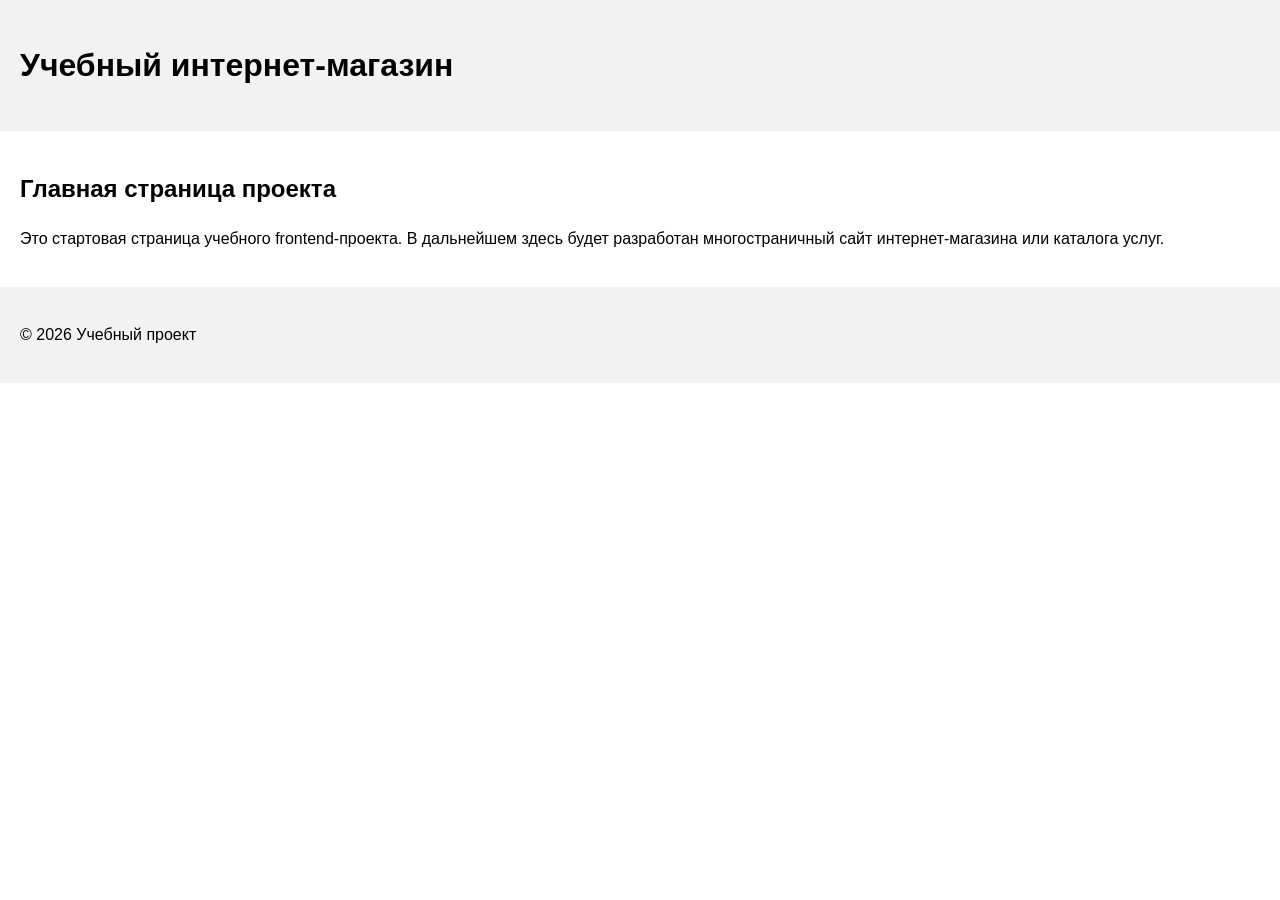
==== index.html @ 033c63ec "feat: initialize frontend project structure" ====
<!DOCTYPE html>
<html lang="ru">
<head>
  <meta charset="UTF-8">
  <meta name="viewport" content="width=device-width, initial-scale=1.0">
  <title>Каталог товаров</title>
  <link rel="stylesheet" href="css/style.css">
</head>
<body>
  <header>
    <h1>Учебный интернет-магазин</h1>
  </header>

  <main>
    <section>
      <h2>Главная страница проекта</h2>
      <p>
        Это стартовая страница учебного frontend-проекта.
        В дальнейшем здесь будет разработан многостраничный сайт
        интернет-магазина или каталога услуг.
      </p>
    </section>
  </main>

  <footer>
    <p>&copy; 2026 Учебный проект</p>
  </footer>
</body>
</html>
---- css/style.css ----
body {
  margin: 0;
  font-family: Arial, sans-serif;
  line-height: 1.5;
}

header,
main,
footer {
  padding: 20px;
}

header {
  background-color: #f2f2f2;
}

footer {
  background-color: #f2f2f2;
}
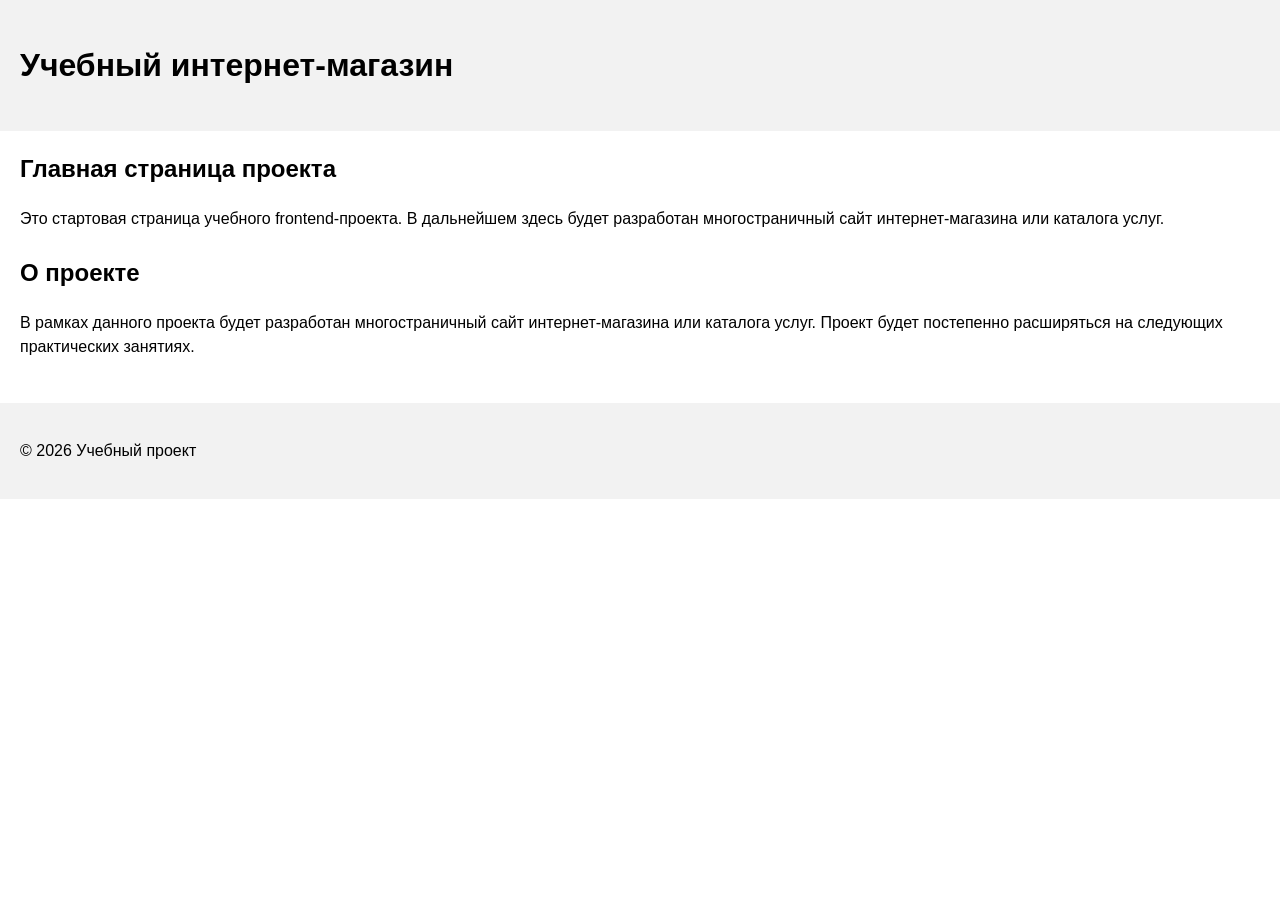
==== commit 8d6280b8: "feat: add project description section" ====
--- a/index.html
+++ b/index.html
@@ -20,6 +20,15 @@
         интернет-магазина или каталога услуг.
       </p>
     </section>
+    <section>
+    <h2>О проекте</h2>
+    <p>
+        В рамках данного проекта будет разработан многостраничный сайт
+        интернет-магазина или каталога услуг. Проект будет постепенно
+        расширяться на следующих практических занятиях.
+    </p>
+    </section>
+
   </main>
 
   <footer>
--- a/css/style.css
+++ b/css/style.css
@@ -17,3 +17,11 @@
 footer {
   background-color: #f2f2f2;
 }
+
+section {
+  margin-bottom: 24px;
+}
+
+section h2 {
+  margin-top: 0;
+}
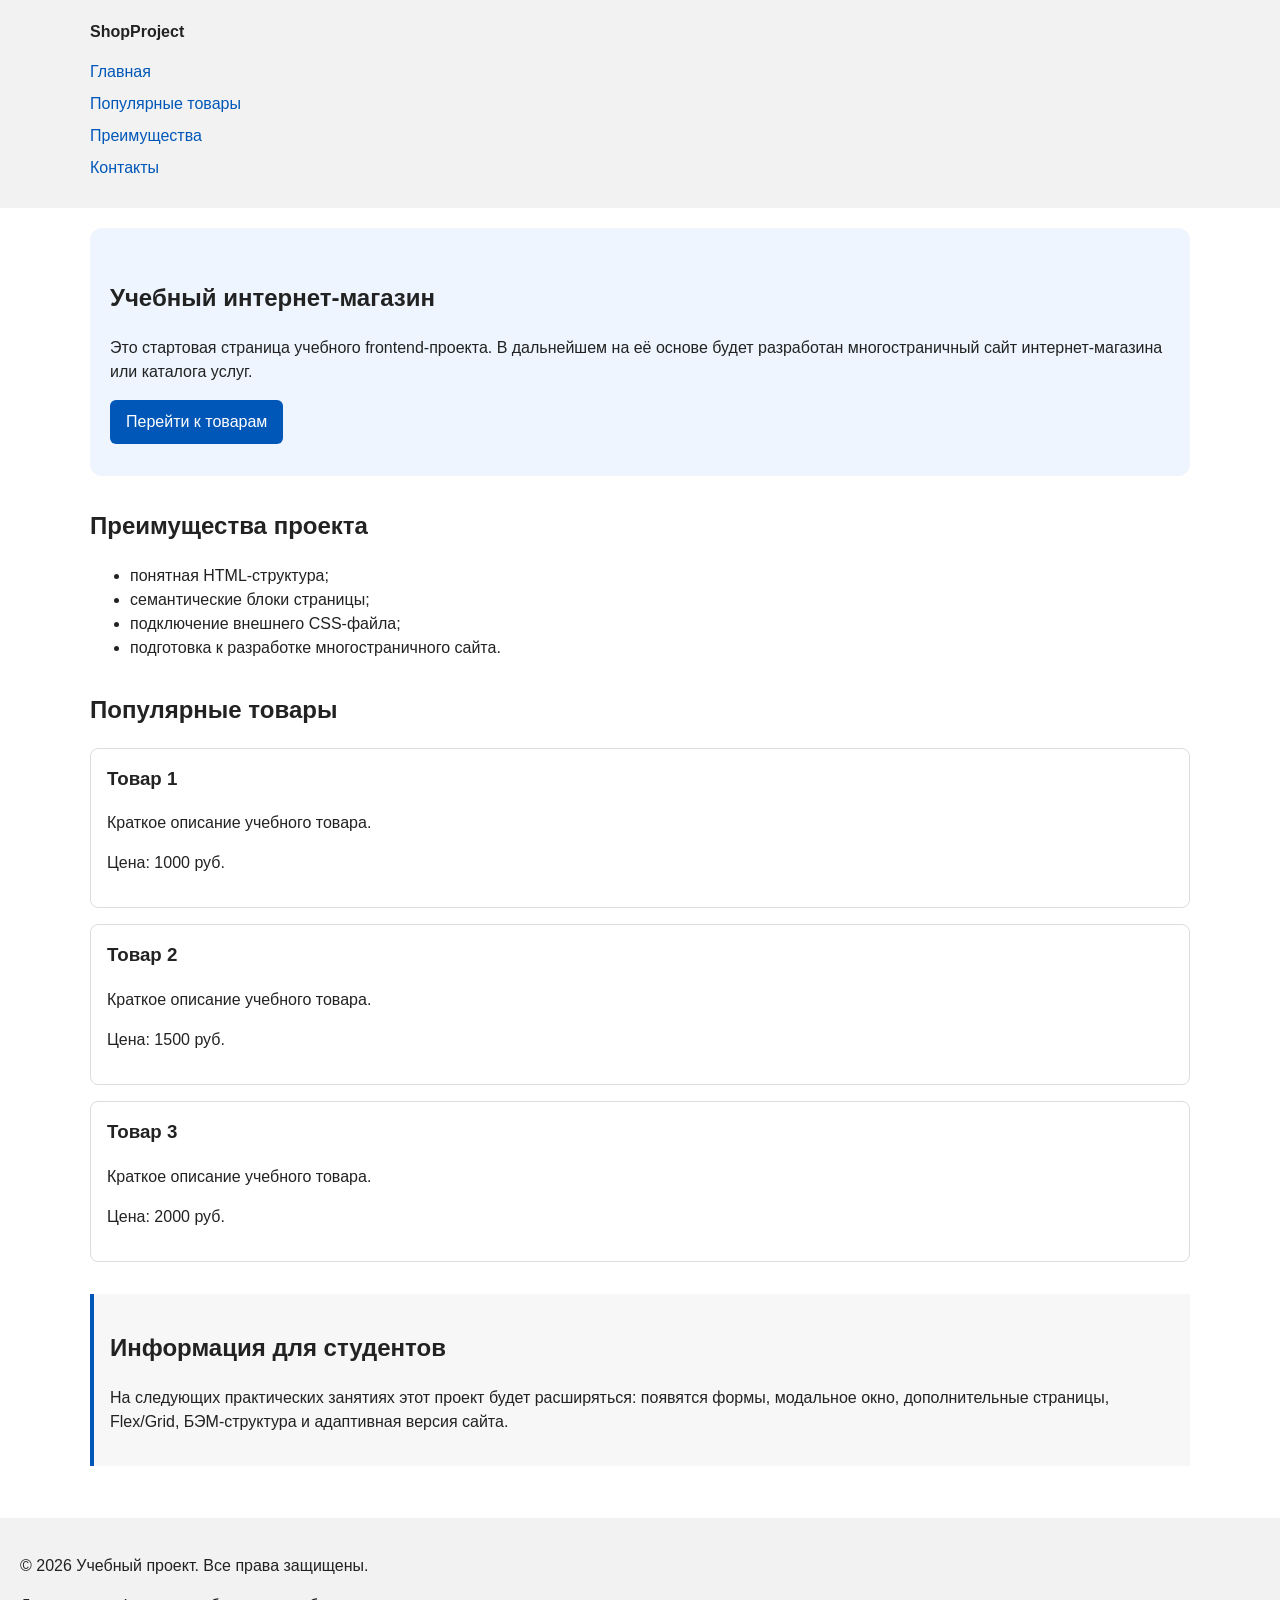
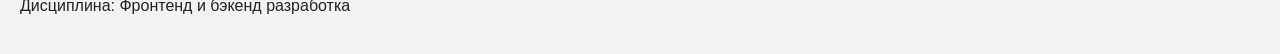
==== commit 8e0a7f31: "feat: add semantic HTML structure and base CSS styles" ====
--- a/index.html
+++ b/index.html
@@ -3,36 +3,90 @@
 <head>
   <meta charset="UTF-8">
   <meta name="viewport" content="width=device-width, initial-scale=1.0">
-  <title>Каталог товаров</title>
+  <title>Учебный интернет-магазин</title>
   <link rel="stylesheet" href="css/style.css">
 </head>
+
+
 <body>
   <header>
-    <h1>Учебный интернет-магазин</h1>
+    <div class="site-header">
+      <a class="site-logo" href="index.html">ShopProject</a>
+
+      <nav class="site-nav" aria-label="Основная навигация">
+        <ul class="site-nav__list">
+          <li><a href="index.html">Главная</a></li>
+          <li><a href="#popular">Популярные товары</a></li>
+          <li><a href="#advantages">Преимущества</a></li>
+          <li><a href="#contacts">Контакты</a></li>
+        </ul>
+      </nav>
+    </div>
   </header>
 
   <main>
-    <section>
-      <h2>Главная страница проекта</h2>
+    <!-- Основное содержимое страницы -->
+     <section class="hero">
+      <h1>Учебный интернет-магазин</h1>
       <p>
         Это стартовая страница учебного frontend-проекта.
-        В дальнейшем здесь будет разработан многостраничный сайт
+        В дальнейшем на её основе будет разработан многостраничный сайт
         интернет-магазина или каталога услуг.
       </p>
+      <a class="button" href="#popular">Перейти к товарам</a>
     </section>
-    <section>
-    <h2>О проекте</h2>
-    <p>
-        В рамках данного проекта будет разработан многостраничный сайт
-        интернет-магазина или каталога услуг. Проект будет постепенно
-        расширяться на следующих практических занятиях.
-    </p>
+
+    <section class="section" id="advantages">
+      <h2>Преимущества проекта</h2>
+
+      <ul class="advantages-list">
+        <li>понятная HTML-структура;</li>
+        <li>семантические блоки страницы;</li>
+        <li>подключение внешнего CSS-файла;</li>
+        <li>подготовка к разработке многостраничного сайта.</li>
+      </ul>
     </section>
+
+
+    <section class="section" id="popular">
+      <h2>Популярные товары</h2>
+
+      <article class="product-card">
+        <h3>Товар 1</h3>
+        <p>Краткое описание учебного товара.</p>
+        <p>Цена: 1000 руб.</p>
+      </article>
+
+      <article class="product-card">
+        <h3>Товар 2</h3>
+        <p>Краткое описание учебного товара.</p>
+        <p>Цена: 1500 руб.</p>
+      </article>
+
+      <article class="product-card">
+        <h3>Товар 3</h3>
+        <p>Краткое описание учебного товара.</p>
+        <p>Цена: 2000 руб.</p>
+      </article>
+    </section>
+
+    <aside class="aside-info">
+      <h2>Информация для студентов</h2>
+      <p>
+        На следующих практических занятиях этот проект будет расширяться:
+        появятся формы, модальное окно, дополнительные страницы, Flex/Grid,
+        БЭМ-структура и адаптивная версия сайта.
+      </p>
+    </aside>
 
   </main>
 
-  <footer>
-    <p>&copy; 2026 Учебный проект</p>
+  <footer id="contacts">
+    <p>&copy; 2026 Учебный проект. Все права защищены.</p>
+    <p>Дисциплина: Фронтенд и бэкенд разработка</p>
   </footer>
+
+
+
 </body>
 </html>
--- a/css/style.css
+++ b/css/style.css
@@ -25,3 +25,178 @@
 section h2 {
   margin-top: 0;
 }
+
+/* 
+  Универсальное правило для всех элементов.
+  border-box делает расчёт размеров более понятным:
+  width включает content, padding и border.
+*/
+* {
+  box-sizing: border-box;
+}
+
+/*
+  Убираем стандартный внешний отступ браузера у body.
+  Без этого вокруг страницы может появиться белая рамка.
+*/
+body {
+  margin: 0;
+  font-family: Arial, sans-serif;
+  line-height: 1.5;
+  color: #222222;
+  background-color: #ffffff;
+}
+
+
+/*
+  Задаём внутренние отступы для основных областей страницы.
+  Это делает содержимое визуально отделённым от краёв окна браузера.
+*/
+header,
+main,
+footer {
+  padding: 20px;
+}
+
+/*
+  Оформляем шапку страницы.
+  Пока используется простой светло-серый фон.
+*/
+header {
+  background-color: #f2f2f2;
+}
+
+/*
+  Оформляем подвал страницы тем же фоном,
+  чтобы визуально отделить его от основного содержимого.
+*/
+footer {
+  background-color: #f2f2f2;
+}
+
+/*
+  Ограничиваем ширину содержимого шапки,
+  чтобы оно не растягивалось слишком сильно на широких экранах.
+*/
+.site-header {
+  max-width: 1100px;
+  margin: 0 auto;
+}
+
+/*
+  Оформляем текстовый логотип.
+*/
+.site-logo {
+  font-weight: bold;
+  text-decoration: none;
+  color: #222222;
+}
+
+/*
+  Убираем стандартные отступы и маркеры списка навигации.
+*/
+.site-nav__list {
+  padding: 0;
+  margin: 16px 0 0;
+  list-style: none;
+}
+
+/*
+  Добавляем расстояние между пунктами меню.
+*/
+.site-nav__list li {
+  margin-bottom: 8px;
+}
+
+/*
+  Оформляем ссылки меню.
+*/
+.site-nav__list a {
+  color: #0057b8;
+  text-decoration: none;
+}
+
+/*
+  При наведении мыши подчёркиваем ссылку.
+  Подробно состояния интерфейса будут рассмотрены в практической работе 1.7.
+*/
+.site-nav__list a:hover {
+  text-decoration: underline;
+}
+
+/*
+  Hero-блок — первый крупный блок страницы.
+  Он визуально отделяется от остальных разделов фоном и отступами.
+*/
+.hero {
+  max-width: 1100px;
+  margin: 0 auto 32px;
+  padding: 32px 20px;
+  background-color: #eef5ff;
+  border-radius: 12px;
+}
+
+/*
+  Общий класс для разделов страницы.
+*/
+.section {
+  max-width: 1100px;
+  margin: 0 auto 32px;
+}
+
+/*
+  Убираем лишний верхний отступ у заголовков разделов.
+*/
+.section h2 {
+  margin-top: 0;
+}
+
+/*
+  Карточка товара — самостоятельный блок.
+  На следующих занятиях карточки будут доработаны и выстроены в сетку.
+*/
+.product-card {
+  margin-bottom: 16px;
+  padding: 16px;
+  border: 1px solid #dddddd;
+  border-radius: 8px;
+  background-color: #ffffff;
+}
+
+/*
+  Убираем лишний верхний отступ у заголовка карточки.
+*/
+.product-card h3 {
+  margin-top: 0;
+}
+
+/*
+  Пока это обычная ссылка, но визуально она оформляется как кнопка.
+*/
+.button {
+  display: inline-block;
+  padding: 10px 16px;
+  color: #ffffff;
+  background-color: #0057b8;
+  text-decoration: none;
+  border-radius: 6px;
+}
+
+/*
+  Простое состояние наведения для кнопки.
+*/
+.button:hover {
+  background-color: #003f86;
+}
+
+/*
+  Дополнительный информационный блок.
+*/
+.aside-info {
+  max-width: 1100px;
+  margin: 0 auto 32px;
+  padding: 16px;
+  border-left: 4px solid #0057b8;
+  background-color: #f7f7f7;
+}
+
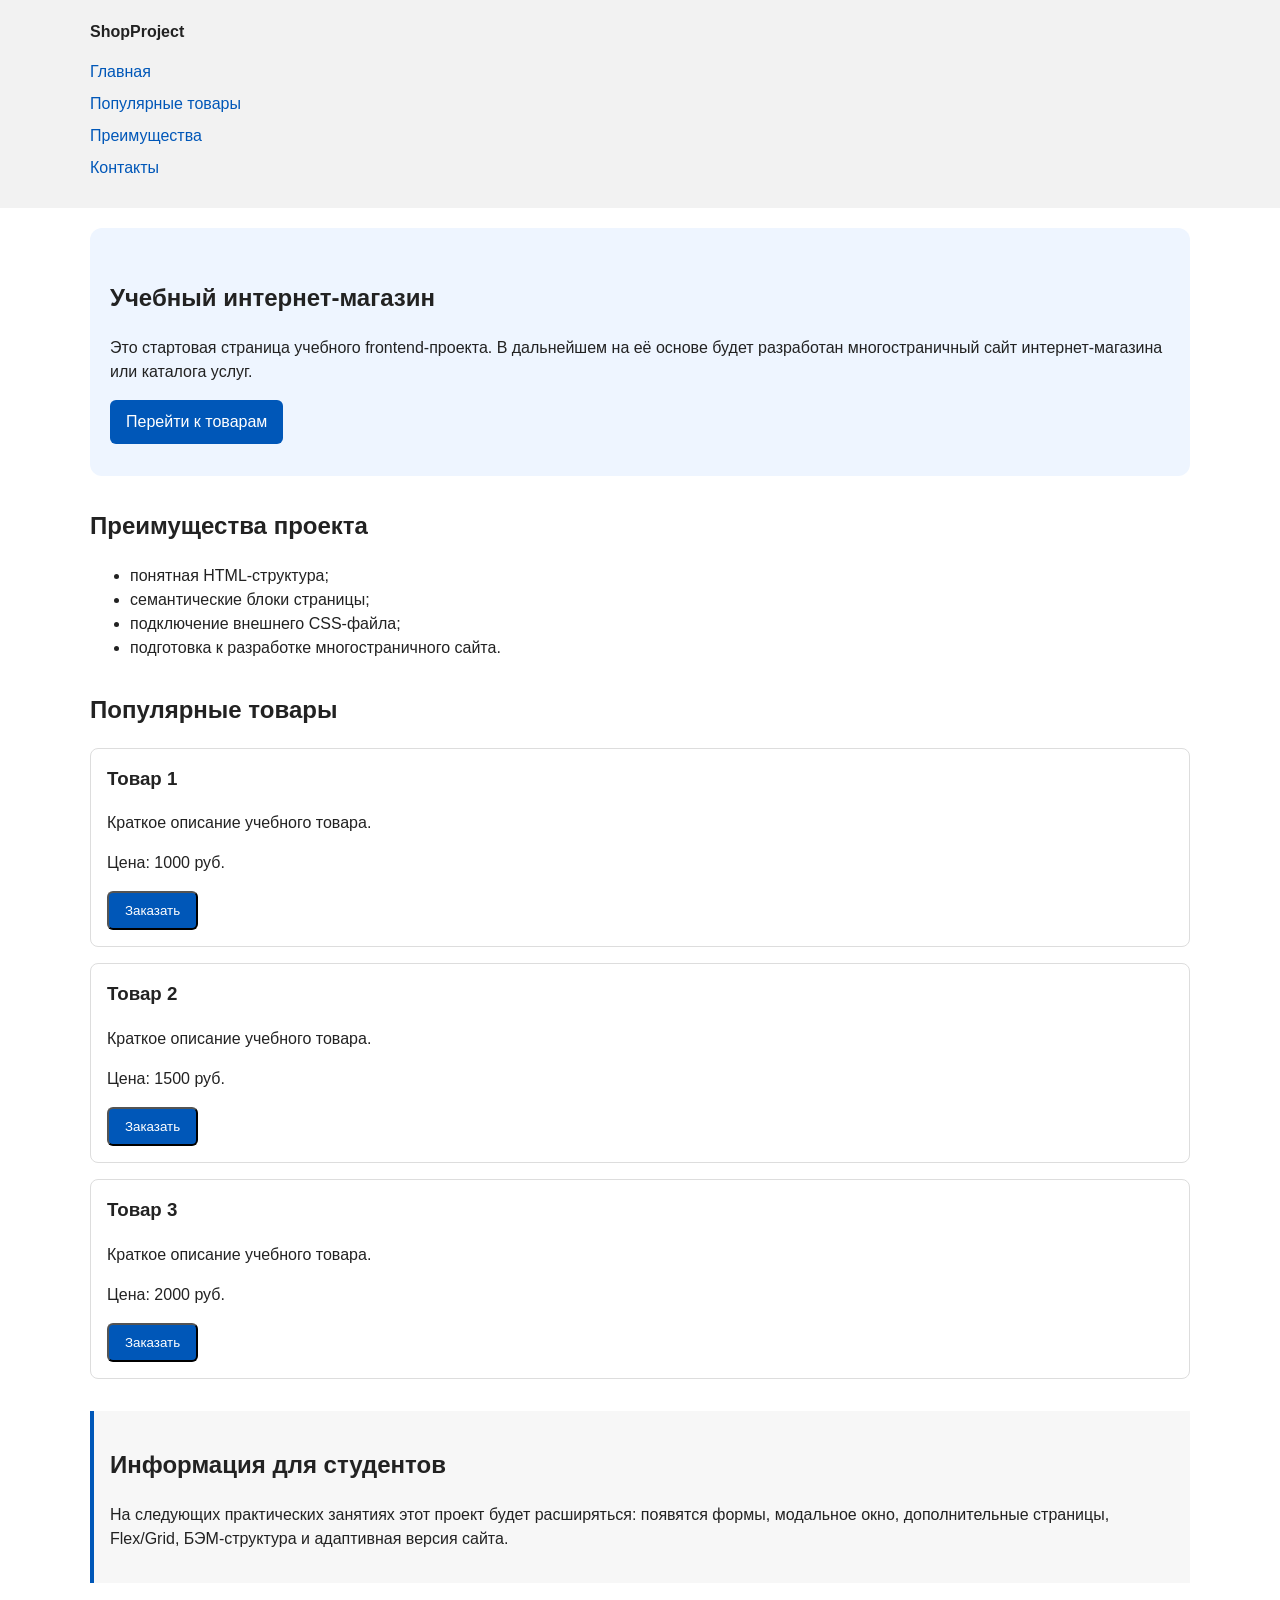
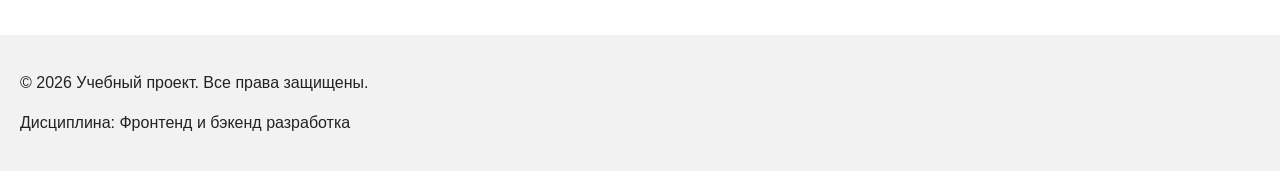
==== commit 0acabf1b: "feat: add order form modal and validation" ====
--- a/index.html
+++ b/index.html
@@ -5,6 +5,7 @@
   <meta name="viewport" content="width=device-width, initial-scale=1.0">
   <title>Учебный интернет-магазин</title>
   <link rel="stylesheet" href="css/style.css">
+  <script src="js/main.js" defer></script>
 </head>
 
 
@@ -55,18 +56,27 @@
         <h3>Товар 1</h3>
         <p>Краткое описание учебного товара.</p>
         <p>Цена: 1000 руб.</p>
+        <button class="button product-card__button" type="button" data-product="Товар 1">
+          Заказать
+        </button>
       </article>
 
       <article class="product-card">
         <h3>Товар 2</h3>
         <p>Краткое описание учебного товара.</p>
         <p>Цена: 1500 руб.</p>
+         <button class="button product-card__button" type="button" data-product="Товар 1">
+          Заказать
+        </button>
       </article>
 
       <article class="product-card">
         <h3>Товар 3</h3>
         <p>Краткое описание учебного товара.</p>
         <p>Цена: 2000 руб.</p>
+         <button class="button product-card__button" type="button" data-product="Товар 1">
+          Заказать
+        </button>
       </article>
     </section>
 
@@ -87,6 +97,102 @@
   </footer>
 
 
+  <dialog class="order-dialog" id="order-dialog" aria-labelledby="order-dialog-title">
+    <h2 id="order-dialog-title">Оформление заявки</h2>
+
+    <form class="order-form" id="order-form" action="#" method="post" novalidate>
+      <input id="selected-product" name="selected-product" type="hidden">
+
+      <div class="form-field">
+        <label for="order-name">Имя</label>
+        <input
+          id="order-name"
+          name="name"
+          type="text"
+          placeholder="Введите ваше имя"
+          minlength="2"
+          autocomplete="given-name"
+          required
+        >
+      </div>
+
+      <div class="form-field">
+        <label for="order-email">E-mail</label>
+        <input
+          id="order-email"
+          name="email"
+          type="email"
+          placeholder="example@mail.ru"
+          autocomplete="email"
+          required
+        >
+      </div>
+
+      <div class="form-field">
+        <label for="order-phone">Телефон</label>
+        <input
+          id="order-phone"
+          name="phone"
+          type="tel"
+          inputmode="tel"
+          placeholder="+7 (900) 000-00-00"
+          pattern="^\+7 \(\d{3}\) \d{3}-\d{2}-\d{2}$"
+          required
+        >
+        <small>Формат: +7 (900) 000-00-00</small>
+      </div>
+
+      <div class="form-field">
+        <label for="order-date">Дата связи</label>
+        <input
+          id="order-date"
+          name="date"
+          type="date"
+        >
+      </div>
+
+      <div class="form-field">
+        <label for="order-topic">Тема заявки</label>
+        <select id="order-topic" name="topic" required>
+          <option value="">Выберите тему</option>
+          <option value="product">Заказ товара</option>
+          <option value="consultation">Консультация</option>
+          <option value="delivery">Доставка</option>
+        </select>
+      </div>
+
+      <div class="form-field">
+        <label for="order-comment">Комментарий</label>
+        <textarea
+          id="order-comment"
+          name="comment"
+          rows="4"
+          placeholder="Укажите дополнительную информацию"
+        ></textarea>
+      </div>
+
+      <div class="form-field form-field--checkbox">
+        <label>
+          <input
+            id="order-agreement"
+            name="agreement"
+            type="checkbox"
+            required
+          >
+          Я согласен на обработку данных
+        </label>
+      </div>
+
+      <div class="form-actions">
+        <button type="button" id="close-order-dialog">Закрыть</button>
+        <button type="submit">Отправить заявку</button>
+      </div>
+    </form>
+  </dialog>
+
+<p class="success-message" id="success-message" hidden>
+  Форма успешно отправлена!
+</p>
 
 </body>
 </html>
--- a/css/style.css
+++ b/css/style.css
@@ -200,3 +200,104 @@
   background-color: #f7f7f7;
 }
 
+/*
+  Модальное окно.
+  Элемент dialog сам умеет открываться поверх страницы.
+*/
+.order-dialog {
+  width: min(100% - 32px, 560px);
+  padding: 24px;
+  border: none;
+  border-radius: 12px;
+}
+
+/*
+  Затемнение фона за модальным окном.
+*/
+.order-dialog::backdrop {
+  background-color: rgba(0, 0, 0, 0.5);
+}
+
+/*
+  Поле формы.
+  Каждый блок получает нижний отступ.
+*/
+.form-field {
+  margin-bottom: 16px;
+}
+
+/*
+  Подпись поля.
+*/
+.form-field label {
+  display: block;
+  margin-bottom: 6px;
+}
+
+/*
+  Основные поля формы.
+*/
+.form-field input,
+.form-field select,
+.form-field textarea {
+  width: 100%;
+  padding: 10px 12px;
+  border: 1px solid #cccccc;
+  border-radius: 6px;
+  font: inherit;
+}
+
+/*
+  Checkbox не должен занимать всю ширину.
+*/
+.form-field input[type="checkbox"] {
+  width: auto;
+}
+
+/*
+  Подсказка под полем телефона.
+*/
+.form-field small {
+  display: block;
+  margin-top: 4px;
+  color: #666666;
+}
+
+/*
+  Видимый фокус для клавиатурной навигации.
+*/
+.form-field input:focus-visible,
+.form-field select:focus-visible,
+.form-field textarea:focus-visible,
+.form-actions button:focus-visible {
+  outline: 2px solid #0057b8;
+  outline-offset: 2px;
+}
+
+/*
+  Подсветка ошибочных полей.
+  Атрибут aria-invalid будет добавляться через JavaScript.
+*/
+[aria-invalid="true"] {
+  border-color: #b00020;
+}
+
+/*
+  Кнопки формы.
+*/
+.form-actions {
+  display: flex;
+  gap: 12px;
+  margin-top: 20px;
+}
+
+/*
+  Сообщение об успешной отправке.
+*/
+.success-message {
+  max-width: 1100px;
+  margin: 24px auto;
+  padding: 16px;
+  border-left: 4px solid #168a2f;
+  background-color: #eefaf0;
+}
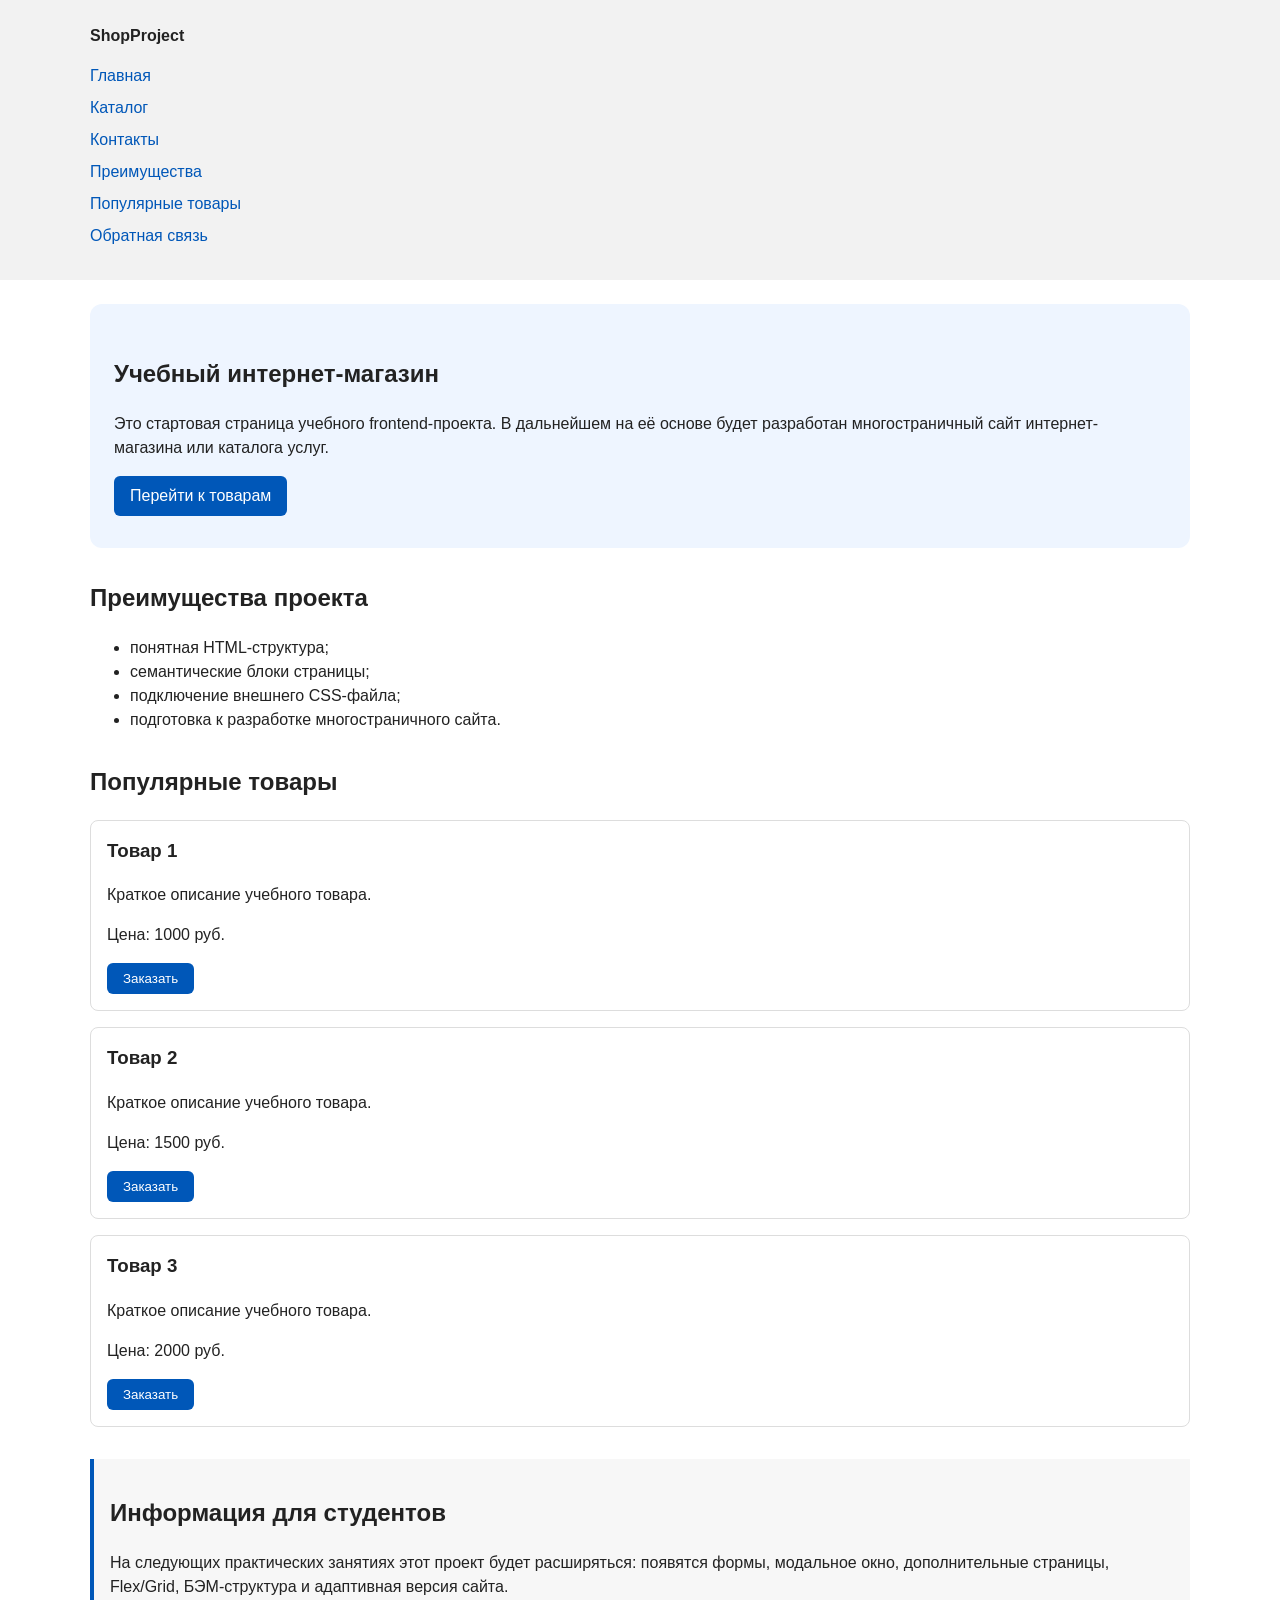
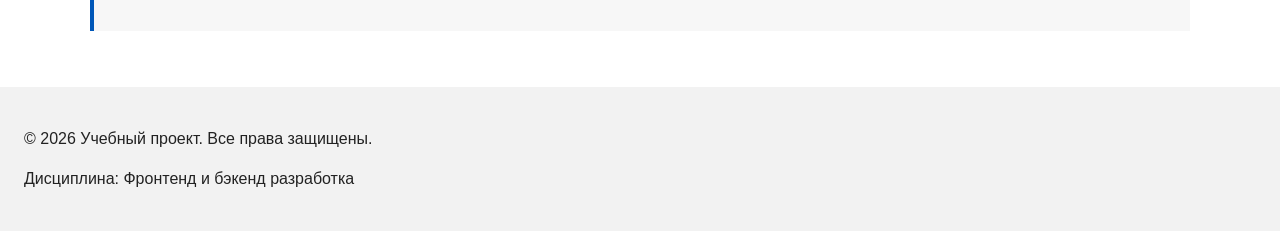
==== commit e053de9e: "feat: add multi-page structure navigation and anchors" ====
--- a/index.html
+++ b/index.html
@@ -3,6 +3,11 @@
 <head>
   <meta charset="UTF-8">
   <meta name="viewport" content="width=device-width, initial-scale=1.0">
+  <meta property="og:type" content="website">
+<meta property="og:title" content="Учебный интернет-магазин">
+<meta property="og:description" content="Учебный frontend-проект интернет-магазина.">
+<meta property="og:image" content="https://username.github.io/kr1-html-css-shop/images/preview.jpg">
+
   <title>Учебный интернет-магазин</title>
   <link rel="stylesheet" href="css/style.css">
   <script src="js/main.js" defer></script>
@@ -17,11 +22,14 @@
       <nav class="site-nav" aria-label="Основная навигация">
         <ul class="site-nav__list">
           <li><a href="index.html">Главная</a></li>
-          <li><a href="#popular">Популярные товары</a></li>
-          <li><a href="#advantages">Преимущества</a></li>
-          <li><a href="#contacts">Контакты</a></li>
+          <li><a href="catalog.html">Каталог</a></li>
+          <li><a href="contacts.html">Контакты</a></li>
+          <li><a href="index.html#advantages">Преимущества</a></li>
+          <li><a href="index.html#popular">Популярные товары</a></li>
+          <li><a href="index.html#contacts">Обратная связь</a></li>
         </ul>
       </nav>
+
     </div>
   </header>
 
--- a/css/style.css
+++ b/css/style.css
@@ -2,17 +2,18 @@
   margin: 0;
   font-family: Arial, sans-serif;
   line-height: 1.5;
-}
-
-header,
-main,
+  color: var(--color-text);
+  background-color: var(--color-bg);
+}
+
+header {
+  background-color: var(--color-surface);
+}
+
 footer {
-  padding: 20px;
-}
-
-header {
-  background-color: #f2f2f2;
-}
+  background-color: var(--color-surface);
+}
+
 
 footer {
   background-color: #f2f2f2;
@@ -39,13 +40,6 @@
   Убираем стандартный внешний отступ браузера у body.
   Без этого вокруг страницы может появиться белая рамка.
 */
-body {
-  margin: 0;
-  font-family: Arial, sans-serif;
-  line-height: 1.5;
-  color: #222222;
-  background-color: #ffffff;
-}
 
 
 /*
@@ -55,8 +49,9 @@
 header,
 main,
 footer {
-  padding: 20px;
-}
+  padding: var(--space-lg);
+}
+
 
 /*
   Оформляем шапку страницы.
@@ -156,49 +151,64 @@
   На следующих занятиях карточки будут доработаны и выстроены в сетку.
 */
 .product-card {
-  margin-bottom: 16px;
-  padding: 16px;
-  border: 1px solid #dddddd;
-  border-radius: 8px;
-  background-color: #ffffff;
-}
-
-/*
-  Убираем лишний верхний отступ у заголовка карточки.
-*/
+  margin-bottom: var(--space-md);
+  padding: var(--space-md);
+  border: 1px solid var(--color-border);
+  border-radius: var(--radius-md);
+  background-color: var(--color-bg);
+}
+
+.product-card:hover {
+  border-color: var(--color-primary);
+}
+
 .product-card h3 {
   margin-top: 0;
 }
 
+
+
 /*
   Пока это обычная ссылка, но визуально она оформляется как кнопка.
 */
 .button {
   display: inline-block;
-  padding: 10px 16px;
-  color: #ffffff;
-  background-color: #0057b8;
+  padding: var(--space-sm) var(--space-md);
+  color: var(--color-white);
+  background-color: var(--color-primary);
   text-decoration: none;
-  border-radius: 6px;
-}
-
-/*
-  Простое состояние наведения для кнопки.
-*/
+  border: none;
+  border-radius: var(--radius-sm);
+  cursor: pointer;
+}
+
 .button:hover {
-  background-color: #003f86;
-}
+  background-color: var(--color-primary-dark);
+}
+
+.button:focus-visible {
+  outline: 2px solid var(--color-primary);
+  outline-offset: 3px;
+}
+
+.button:disabled {
+  opacity: 0.6;
+  cursor: not-allowed;
+}
+
 
 /*
   Дополнительный информационный блок.
 */
 .aside-info {
-  max-width: 1100px;
-  margin: 0 auto 32px;
-  padding: 16px;
-  border-left: 4px solid #0057b8;
-  background-color: #f7f7f7;
-}
+  max-width: var(--container-width);
+  margin: 0 auto var(--space-xl);
+  padding: var(--space-md);
+  border-left: 4px solid var(--color-primary);
+  background-color: var(--color-surface);
+}
+
+
 
 /*
   Модальное окно.
@@ -295,9 +305,183 @@
   Сообщение об успешной отправке.
 */
 .success-message {
-  max-width: 1100px;
-  margin: 24px auto;
-  padding: 16px;
-  border-left: 4px solid #168a2f;
-  background-color: #eefaf0;
-}
+  max-width: var(--container-width);
+  margin: var(--space-lg) auto;
+  padding: var(--space-md);
+  border-left: 4px solid var(--color-success);
+  background-color: var(--color-success-bg);
+}
+
+
+/* ===============================
+   1. Переменные проекта
+   =============================== */
+
+:root {
+  /* Основные цвета проекта */
+  --color-bg: #ffffff;
+  --color-text: #222222;
+  --color-muted: #666666;
+  --color-primary: #0057b8;
+  --color-primary-dark: #003f86;
+  --color-border: #dddddd;
+  --color-surface: #f7f7f7;
+  --color-surface-accent: #eef5ff;
+  --color-danger: #b00020;
+  --color-success: #168a2f;
+  --color-success-bg: #eefaf0;
+  --color-white: #ffffff;
+
+  /* Отступы */
+  --space-xs: 4px;
+  --space-sm: 8px;
+  --space-md: 16px;
+  --space-lg: 24px;
+  --space-xl: 32px;
+
+  /* Скругления */
+  --radius-sm: 6px;
+  --radius-md: 8px;
+  --radius-lg: 12px;
+
+  /* Размеры */
+  --container-width: 1100px;
+}
+
+
+/* ===============================
+   2. Базовые стили
+   =============================== */
+
+* {
+  box-sizing: border-box;
+}
+
+
+/* ===============================
+   3. Общие элементы интерфейса
+   =============================== */
+
+a {
+  color: var(--color-primary);
+}
+
+/*a:hover {
+  color: var(--color-primary-dark);
+}
+*/
+a:focus-visible {
+  outline: 2px solid var(--color-primary);
+  outline-offset: 3px;
+}
+
+
+/* ===============================
+   4. Компоненты страницы
+   =============================== */
+
+.hero {
+  max-width: var(--container-width);
+  margin: 0 auto var(--space-xl);
+  padding: var(--space-xl) var(--space-lg);
+  background-color: var(--color-surface-accent);
+  border-radius: var(--radius-lg);
+}
+
+.section {
+  max-width: var(--container-width);
+  margin: 0 auto var(--space-xl);
+}
+
+.section h2 {
+  margin-top: 0;
+}
+
+
+/* ===============================
+   5. Форма и модальное окно
+   =============================== */
+
+.order-dialog {
+  width: min(100% - 32px, 560px);
+  padding: var(--space-lg);
+  border: none;
+  border-radius: var(--radius-lg);
+}
+
+.order-dialog::backdrop {
+  background-color: rgba(0, 0, 0, 0.5);
+}
+
+.form-field {
+  margin-bottom: var(--space-md);
+}
+
+.form-field label {
+  display: block;
+  margin-bottom: var(--space-xs);
+}
+
+.form-field input,
+.form-field select,
+.form-field textarea {
+  width: 100%;
+  padding: 10px 12px;
+  border: 1px solid var(--color-border);
+  border-radius: var(--radius-sm);
+  font: inherit;
+}
+
+.form-field input[type="checkbox"] {
+  width: auto;
+}
+
+.form-field small {
+  display: block;
+  margin-top: var(--space-xs);
+  color: var(--color-muted);
+}
+
+
+.form-field input:hover,
+.form-field select:hover,
+.form-field textarea:hover {
+  border-color: var(--color-primary);
+}
+
+.form-field input:focus-visible,
+.form-field select:focus-visible,
+.form-field textarea:focus-visible,
+.form-actions button:focus-visible {
+  outline: 2px solid var(--color-primary);
+  outline-offset: 3px;
+}
+
+[aria-invalid="true"] {
+  border-color: var(--color-danger);
+}
+
+.breadcrumbs {
+  max-width: var(--container-width);
+  margin: 0 auto var(--space-md);
+  font-size: 14px;
+  color: var(--color-muted);
+}
+
+.breadcrumbs a {
+  color: var(--color-primary);
+}
+
+.breadcrumbs span::before {
+  content: " / ";
+  color: var(--color-muted);
+}
+
+html {
+  scroll-behavior: smooth;
+}
+
+:target {
+  outline: 2px dashed var(--color-primary);
+  outline-offset: 4px;
+}
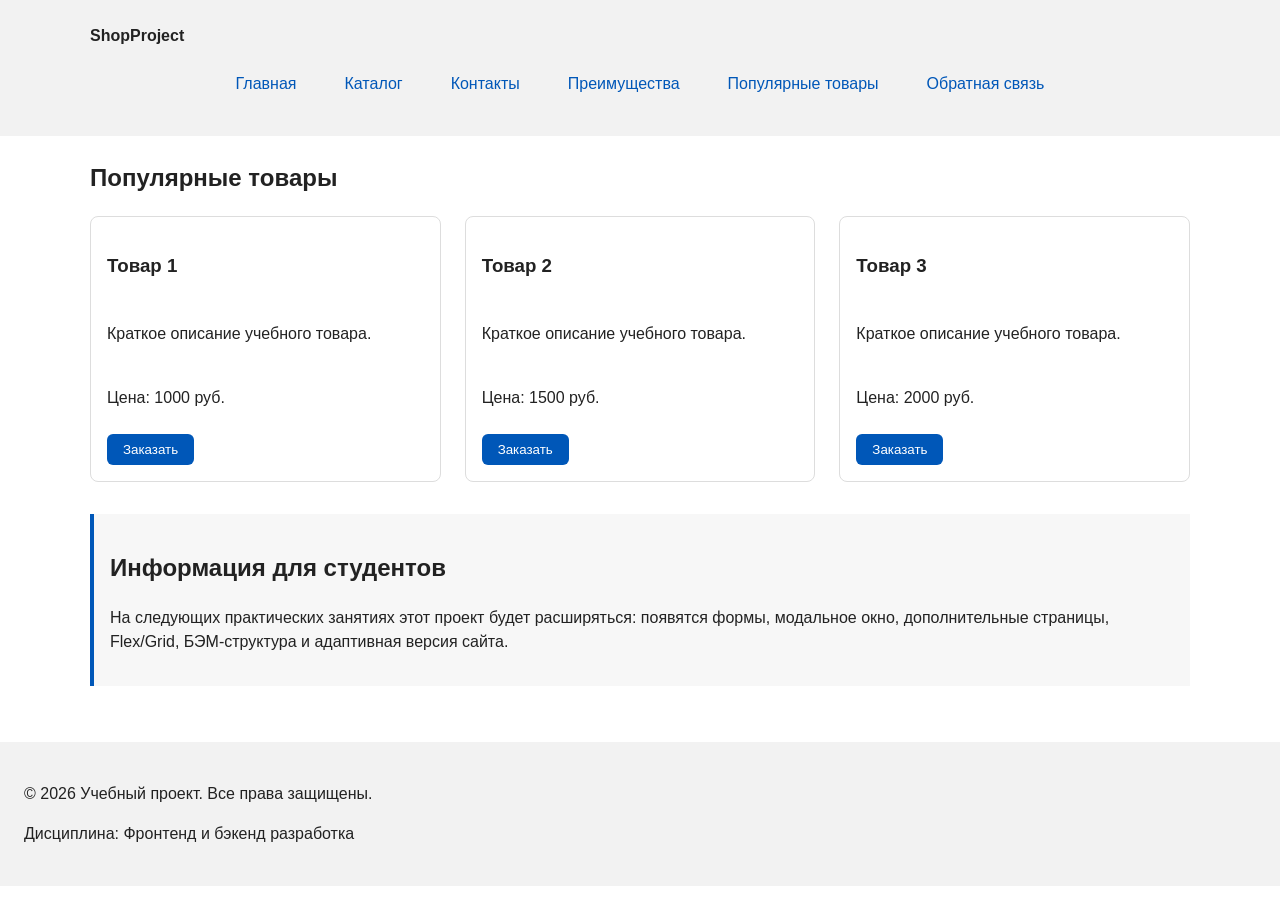
==== commit f7cb70ce: "feat: add flex navigation and grid catalog layout" ====
--- a/index.html
+++ b/index.html
@@ -35,58 +35,39 @@
 
   <main>
     <!-- Основное содержимое страницы -->
-     <section class="hero">
-      <h1>Учебный интернет-магазин</h1>
-      <p>
-        Это стартовая страница учебного frontend-проекта.
-        В дальнейшем на её основе будет разработан многостраничный сайт
-        интернет-магазина или каталога услуг.
-      </p>
-      <a class="button" href="#popular">Перейти к товарам</a>
-    </section>
+     <section class="section" id="popular">
+  <h2>Популярные товары</h2>
 
-    <section class="section" id="advantages">
-      <h2>Преимущества проекта</h2>
+  <div class="products-grid">
+    <article class="product-card">
+      <h3>Товар 1</h3>
+      <p>Краткое описание учебного товара.</p>
+      <p>Цена: 1000 руб.</p>
+      <button class="button product-card__button" type="button" data-product="Товар 1">
+        Заказать
+      </button>
+    </article>
 
-      <ul class="advantages-list">
-        <li>понятная HTML-структура;</li>
-        <li>семантические блоки страницы;</li>
-        <li>подключение внешнего CSS-файла;</li>
-        <li>подготовка к разработке многостраничного сайта.</li>
-      </ul>
-    </section>
+    <article class="product-card">
+      <h3>Товар 2</h3>
+      <p>Краткое описание учебного товара.</p>
+      <p>Цена: 1500 руб.</p>
+      <button class="button product-card__button" type="button" data-product="Товар 2">
+        Заказать
+      </button>
+    </article>
 
+    <article class="product-card">
+      <h3>Товар 3</h3>
+      <p>Краткое описание учебного товара.</p>
+      <p>Цена: 2000 руб.</p>
+      <button class="button product-card__button" type="button" data-product="Товар 3">
+        Заказать
+      </button>
+    </article>
+  </div>
+</section>
 
-    <section class="section" id="popular">
-      <h2>Популярные товары</h2>
-
-      <article class="product-card">
-        <h3>Товар 1</h3>
-        <p>Краткое описание учебного товара.</p>
-        <p>Цена: 1000 руб.</p>
-        <button class="button product-card__button" type="button" data-product="Товар 1">
-          Заказать
-        </button>
-      </article>
-
-      <article class="product-card">
-        <h3>Товар 2</h3>
-        <p>Краткое описание учебного товара.</p>
-        <p>Цена: 1500 руб.</p>
-         <button class="button product-card__button" type="button" data-product="Товар 1">
-          Заказать
-        </button>
-      </article>
-
-      <article class="product-card">
-        <h3>Товар 3</h3>
-        <p>Краткое описание учебного товара.</p>
-        <p>Цена: 2000 руб.</p>
-         <button class="button product-card__button" type="button" data-product="Товар 1">
-          Заказать
-        </button>
-      </article>
-    </section>
 
     <aside class="aside-info">
       <h2>Информация для студентов</h2>
--- a/css/style.css
+++ b/css/style.css
@@ -107,16 +107,33 @@
   Оформляем ссылки меню.
 */
 .site-nav__list a {
-  color: #0057b8;
+  display: inline-block;
+  padding: var(--space-sm) var(--space-md);
+  color: var(--color-primary);
   text-decoration: none;
-}
+  border-radius: var(--radius-sm);
+}
+
 
 /*
   При наведении мыши подчёркиваем ссылку.
   Подробно состояния интерфейса будут рассмотрены в практической работе 1.7.
 */
 .site-nav__list a:hover {
-  text-decoration: underline;
+  color: var(--color-white);
+  background-color: var(--color-primary);
+}
+
+
+.site-nav__list {
+  display: flex;
+  flex-wrap: wrap;
+  justify-content: center;
+  align-items: center;
+  gap: var(--space-md);
+  padding: 0;
+  margin: var(--space-md) 0 0;
+  list-style: none;
 }
 
 /*
@@ -151,19 +168,40 @@
   На следующих занятиях карточки будут доработаны и выстроены в сетку.
 */
 .product-card {
-  margin-bottom: var(--space-md);
+  display: flex;
+  flex-direction: column;
+  gap: var(--space-sm);
+  margin-bottom: 0;
   padding: var(--space-md);
   border: 1px solid var(--color-border);
   border-radius: var(--radius-md);
   background-color: var(--color-bg);
 }
 
-.product-card:hover {
-  border-color: var(--color-primary);
-}
-
-.product-card h3 {
-  margin-top: 0;
+.product-card .button {
+  margin-top: auto;
+  align-self: flex-start;
+}
+
+.catalog-layout {
+  max-width: var(--container-width);
+  margin: 0 auto var(--space-xl);
+  display: grid;
+  grid-template-columns: 260px 1fr;
+  grid-template-areas: "filters products";
+  gap: var(--space-lg);
+}
+
+.catalog-filters {
+  grid-area: filters;
+  padding: var(--space-md);
+  border: 1px solid var(--color-border);
+  border-radius: var(--radius-md);
+  background-color: var(--color-surface);
+}
+
+.catalog-products {
+  grid-area: products;
 }
 
 
@@ -485,3 +523,38 @@
   outline: 2px dashed var(--color-primary);
   outline-offset: 4px;
 }
+
+.products-grid {
+  display: grid;
+  grid-template-columns: repeat(3, 1fr);
+  gap: var(--space-lg);
+}
+
+.filters-form {
+  display: grid;
+  gap: var(--space-md);
+}
+
+.filters-form fieldset {
+  margin: 0;
+  padding: var(--space-md);
+  border: 1px solid var(--color-border);
+  border-radius: var(--radius-sm);
+}
+
+.filters-form legend {
+  font-weight: 700;
+}
+
+.filters-form label {
+  display: block;
+  margin-bottom: var(--space-sm);
+}
+
+.filters-form input[type="number"] {
+  width: 100%;
+  padding: 8px 10px;
+  border: 1px solid var(--color-border);
+  border-radius: var(--radius-sm);
+  font: inherit;
+}
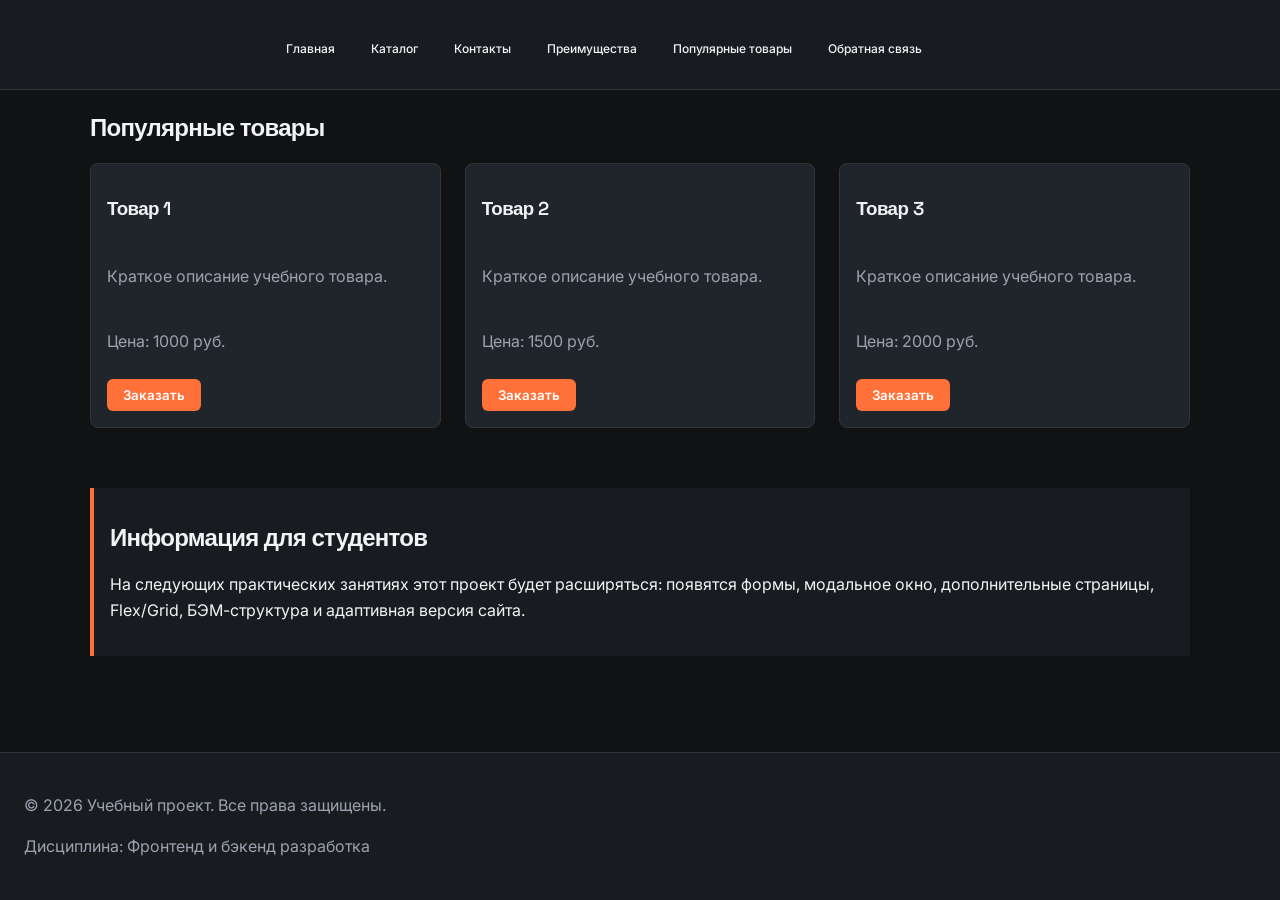
==== commit c6e3fcbd: "redisign" ====
--- a/index.html
+++ b/index.html
@@ -11,13 +11,19 @@
   <title>Учебный интернет-магазин</title>
   <link rel="stylesheet" href="css/style.css">
   <script src="js/main.js" defer></script>
+
+<link rel="preconnect" href="https://fonts.googleapis.com">
+<link rel="preconnect" href="https://fonts.gstatic.com" crossorigin>
+<link href="https://fonts.googleapis.com/css2?family=IBM+Plex+Mono:wght@400;500&family=Inter:wght@400;500;600;700;800&family=Space+Grotesk:wght@500;600;700&display=swap" rel="stylesheet">
+
+
 </head>
 
 
 <body>
   <header>
     <div class="site-header">
-      <a class="site-logo" href="index.html">ShopProject</a>
+      <a class="site-logo" href="index.html">New-Balance</a>
 
       <nav class="site-nav" aria-label="Основная навигация">
         <ul class="site-nav__list">
--- a/css/style.css
+++ b/css/style.css
@@ -1,13 +1,14 @@
 body {
   margin: 0;
-  font-family: Arial, sans-serif;
-  line-height: 1.5;
+  font-family: "Inter", Arial, sans-serif;
+  background-color: var(--color-bg);
   color: var(--color-text);
-  background-color: var(--color-bg);
+  line-height: 1.6;
 }
 
 header {
   background-color: var(--color-surface);
+
 }
 
 footer {
@@ -46,7 +47,6 @@
   Задаём внутренние отступы для основных областей страницы.
   Это делает содержимое визуально отделённым от краёв окна браузера.
 */
-header,
 main,
 footer {
   padding: var(--space-lg);
@@ -59,6 +59,13 @@
 */
 header {
   background-color: #f2f2f2;
+  position: sticky;
+  z-index: 1000;
+  height: 90px;
+  width: 100%;
+  margin-left: auto;
+  margin-right: auto;
+ 
 }
 
 /*
@@ -73,18 +80,107 @@
   Ограничиваем ширину содержимого шапки,
   чтобы оно не растягивалось слишком сильно на широких экранах.
 */
+/* Шапка сайта */
+header {
+  position: sticky;
+  top: 0;
+  z-index: 1000;
+  width: 100%;
+  padding: 0;
+  background-color: var(--color-surface);
+  border-bottom: 1px solid var(--color-border);
+}
+
+/* Логотип слева, меню справа */
 .site-header {
-  max-width: 1100px;
+  display: flex;
+  flex-direction: row;
+  align-items: center;
+  justify-content: space-between;
+  gap: 24px;
+
+  width: 100%;
+  max-width: var(--container-width);
+  min-height: 90px;
   margin: 0 auto;
-}
-
-/*
-  Оформляем текстовый логотип.
-*/
+  padding: 0 24px;
+}
+
+/* Логотип */
 .site-logo {
-  font-weight: bold;
+  flex-shrink: 0;
+  font-family: "Space Grotesk", sans-serif;
+  font-size: 22px;
+  font-weight: 700;
+  letter-spacing: -0.04em;
+  color: var(--color-text);
   text-decoration: none;
-  color: #222222;
+  white-space: nowrap;
+  position: relative;
+  left: -300px;
+ 
+ 
+}
+
+/* Навигация */
+.site-nav {
+  min-width: 0;
+}
+
+/* Список ссылок в одну строку */
+.site-nav__list {
+  display: flex;
+  flex-direction: row;
+  align-items: center;
+  justify-content: flex-end;
+  flex-wrap: nowrap;
+  gap: 4px;
+
+  margin: 0;
+  padding: 0;
+  list-style: none;
+}
+
+.site-nav__list li {
+  flex-shrink: 0;
+  margin: 0;
+}
+
+/* Ссылки меню */
+.site-nav__list a {
+  display: block;
+  padding: 10px 8px;
+  color: var(--color-text);
+  font-family: "Inter", Arial, sans-serif;
+  font-size: 12px;
+  font-weight: 500;
+  text-decoration: none;
+  white-space: nowrap;
+  border-radius: var(--radius-sm);
+}
+
+.site-nav__list a:hover {
+  color: var(--color-primary);
+  background-color: var(--color-surface-accent);
+}
+
+/* Узкие экраны */
+@media (max-width: 760px) {
+  .site-header {
+    flex-direction: column;
+    align-items: flex-start;
+    gap: 12px;
+    padding: 16px 18px;
+  }
+
+  .site-nav {
+    width: 100%;
+  }
+
+  .site-nav__list {
+    justify-content: flex-start;
+    overflow-x: auto;
+  }
 }
 
 /*
@@ -126,15 +222,11 @@
 
 
 .site-nav__list {
-  display: flex;
-  flex-wrap: wrap;
-  justify-content: center;
-  align-items: center;
-  gap: var(--space-md);
-  padding: 0;
-  margin: var(--space-md) 0 0;
-  list-style: none;
-}
+  justify-content: flex-start;
+}
+.site-nav {
+    width: 100%;
+  }
 
 /*
   Hero-блок — первый крупный блок страницы.
@@ -176,6 +268,7 @@
   border: 1px solid var(--color-border);
   border-radius: var(--radius-md);
   background-color: var(--color-bg);
+  color: greenyellow;
 }
 
 .product-card .button {
@@ -357,25 +450,22 @@
 
 :root {
   /* Основные цвета проекта */
-  --color-bg: #ffffff;
-  --color-text: #222222;
-  --color-muted: #666666;
-  --color-primary: #0057b8;
-  --color-primary-dark: #003f86;
-  --color-border: #dddddd;
-  --color-surface: #f7f7f7;
-  --color-surface-accent: #eef5ff;
-  --color-danger: #b00020;
-  --color-success: #168a2f;
-  --color-success-bg: #eefaf0;
-  --color-white: #ffffff;
+ --color-bg: #111214;
+  --color-text: #F2F3F5;
+  --color-muted: #9CA3AF;
+  --color-primary: #FF7139;
+  --color-primary-dark: #E85C25;
+  --color-border: #30343B;
+  --color-surface: #181B20;
+  --color-surface-accent: #20242B;
+  --color-white: #FFFFFF;
 
   /* Отступы */
   --space-xs: 4px;
   --space-sm: 8px;
   --space-md: 16px;
   --space-lg: 24px;
-  --space-xl: 32px;
+  --space-xl: 60px;
 
   /* Скругления */
   --radius-sm: 6px;
@@ -558,3 +648,120 @@
   border-radius: var(--radius-sm);
   font: inherit;
 }
+
+
+
+body {
+  min-height: 100vh;
+  display: flex;
+  flex-direction: column;
+}
+
+main {
+  flex: 1;
+}
+
+footer {
+  margin-top: auto;
+
+}
+
+
+
+/* ===== DARK PRODUCT UI ===== */
+
+
+/* Основной фон и текст */
+
+
+/* Шапка */
+header {
+  background-color: var(--color-surface);
+  border-bottom: 1px solid var(--color-border);
+  position: sticky;
+  top: 0;
+  z-index: 1000;
+}
+
+/* Логотип */
+
+
+/* Заголовки */
+h1,
+h2,
+h3 {
+  font-family: "Space Grotesk", sans-serif;
+  font-weight: 600;
+  line-height: 1.2;
+  letter-spacing: -0.03em;
+  color: var(--color-text);
+}
+
+/* Основной текст карточек */
+.product-card p {
+  color: var(--color-muted);
+}
+
+/* Карточки товаров */
+.product-card {
+  background-color: var(--color-surface-accent);
+  border-color: var(--color-border);
+  color: var(--color-text);
+}
+
+/* Меню */
+.site-nav__list a {
+  color: var(--color-text);
+  font-weight: 500;
+}
+
+.site-nav__list a:hover {
+  color: var(--color-white);
+  background-color: var(--color-primary);
+}
+
+/* Кнопки */
+.button {
+  font-family: "Inter", Arial, sans-serif;
+  font-weight: 600;
+  background-color: var(--color-primary);
+  color: var(--color-white);
+}
+
+.button:hover {
+  background-color: var(--color-primary-dark);
+}
+
+/* Технические подписи */
+.breadcrumbs,
+.form-field small {
+  font-family: "IBM Plex Mono", monospace;
+}
+
+/* Подвал */
+footer {
+  background-color: var(--color-surface);
+  border-top: 1px solid var(--color-border);
+  color: var(--color-muted);
+}
+
+/* Модальное окно */
+.order-dialog {
+  background-color: var(--color-surface);
+  color: var(--color-text);
+  border: 1px solid var(--color-border);
+}
+
+.order-dialog input,
+.order-dialog select,
+.order-dialog textarea {
+  background-color: var(--color-bg);
+  color: var(--color-text);
+  border-color: var(--color-border);
+}
+
+.order-dialog input::placeholder,
+.order-dialog textarea::placeholder {
+  color: var(--color-muted);
+}
+
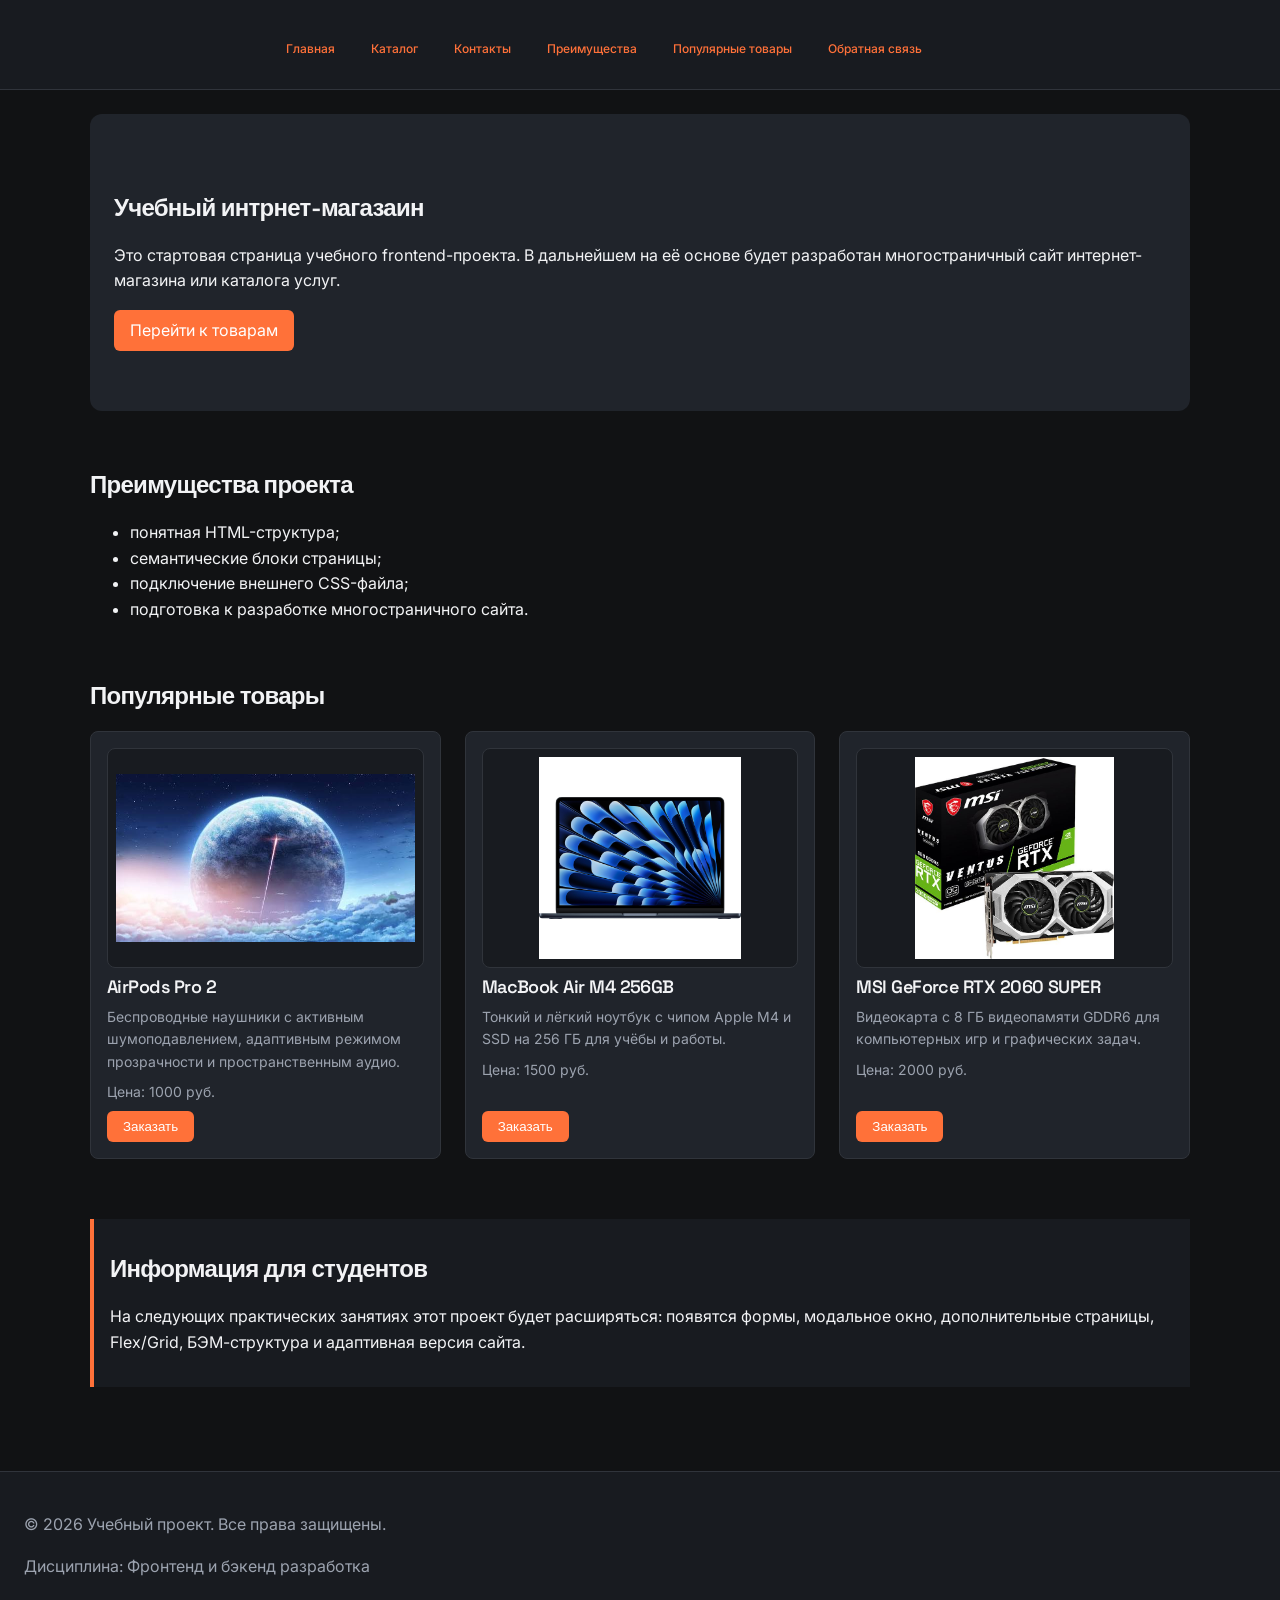
==== commit 2b8e3b18: "final pervogo zadaniya" ====
--- a/index.html
+++ b/index.html
@@ -40,37 +40,97 @@
   </header>
 
   <main>
+    <section class="hero">
+      <h1>Учебный интрнет-магазаин</h1>
+      <p>
+        Это стартовая страница учебного frontend-проекта.
+        В дальнейшем на её основе будет разработан многостраничный сайт интернет-магазина или каталога услуг.
+      </p>
+      <a class="button" href="#popular">Перейти к товарам</a>
+    </section>
+
+    <section class="section" id="advantages">
+      <h2>Преимущества проекта</h2>
+
+      <ul class="advantages-list">
+        <li>понятная HTML-структура;</li>
+        <li>семантические блоки страницы;</li>
+        <li>подключение внешнего CSS-файла;</li>
+        <li>подготовка к разработке многостраничного сайта.</li>
+      </ul>
+    </section>
     <!-- Основное содержимое страницы -->
      <section class="section" id="popular">
   <h2>Популярные товары</h2>
 
   <div class="products-grid">
-    <article class="product-card">
-      <h3>Товар 1</h3>
-      <p>Краткое описание учебного товара.</p>
-      <p>Цена: 1000 руб.</p>
-      <button class="button product-card__button" type="button" data-product="Товар 1">
-        Заказать
-      </button>
-    </article>
-
-    <article class="product-card">
-      <h3>Товар 2</h3>
-      <p>Краткое описание учебного товара.</p>
-      <p>Цена: 1500 руб.</p>
-      <button class="button product-card__button" type="button" data-product="Товар 2">
-        Заказать
-      </button>
-    </article>
-
-    <article class="product-card">
-      <h3>Товар 3</h3>
-      <p>Краткое описание учебного товара.</p>
-      <p>Цена: 2000 руб.</p>
-      <button class="button product-card__button" type="button" data-product="Товар 3">
-        Заказать
-      </button>
-    </article>
+    
+<article class="product-card">
+  <img
+    class="product-card__image"
+    src="images/images (1).jpeg"
+    alt="Apple AirPods Pro 2 с зарядным кейсом"
+    loading="lazy"
+  >
+  <h3>AirPods Pro 2</h3>
+  <p>
+    Беспроводные наушники с активным шумоподавлением,
+    адаптивным режимом прозрачности и пространственным аудио.
+  </p>
+  <p>Цена: 1000 руб.</p>
+  <button
+    class="button product-card__button"
+    type="button"
+    data-product="AirPods Pro 2"
+  >
+    Заказать
+  </button>
+</article>
+
+<article class="product-card">
+  <img
+    class="product-card__image"
+    src="images/macbook.jpeg"
+    alt="Ноутбук Apple MacBook Air M4"
+    loading="lazy"
+  >
+  <h3>MacBook Air M4 256GB</h3>
+  <p>
+    Тонкий и лёгкий ноутбук с чипом Apple M4
+    и SSD на 256 ГБ для учёбы и работы.
+  </p>
+  <p>Цена: 1500 руб.</p>
+  <button
+    class="button product-card__button"
+    type="button"
+    data-product="MacBook Air M4 256GB"
+  >
+    Заказать
+  </button>
+</article>
+
+<article class="product-card">
+  <img
+    class="product-card__image"
+    src="images/video.jpeg"
+    alt="Видеокарта MSI GeForce RTX 2060 SUPER"
+    loading="lazy"
+  >
+  <h3>MSI GeForce RTX 2060 SUPER</h3>
+  <p>
+    Видеокарта с 8 ГБ видеопамяти GDDR6
+    для компьютерных игр и графических задач.
+  </p>
+  <p>Цена: 2000 руб.</p>
+  <button
+    class="button product-card__button"
+    type="button"
+    data-product="MSI GeForce RTX 2060 SUPER"
+  >
+    Заказать
+  </button>
+</article>
+
   </div>
 </section>
 
--- a/css/style.css
+++ b/css/style.css
@@ -1,23 +1,63 @@
+/* ==================================================
+   1. Переменные проекта
+   Цвета, отступы, скругления и общая ширина контента
+   ================================================== */
+
+:root {
+  /* Цвета */
+  --color-bg: #111214;
+  --color-text: #F2F3F5;
+  --color-muted: #9CA3AF;
+  --color-primary: #FF7139;
+  --color-primary-dark: #E85C25;
+  --color-border: #30343B;
+  --color-surface: #181B20;
+  --color-surface-accent: #20242B;
+  --color-white: #FFFFFF;
+
+  /* Отступы */
+  --space-xs: 4px;
+  --space-sm: 8px;
+  --space-md: 16px;
+  --space-lg: 24px;
+  --space-xl: 60px;
+
+  /* Скругления */
+  --radius-sm: 6px;
+  --radius-md: 8px;
+  --radius-lg: 12px;
+
+  /* Размеры */
+  --container-width: 1100px;
+}
+
+
+/* ==================================================
+   2. Базовые стили страницы
+   ================================================== */
+
+* {
+  box-sizing: border-box;
+}
+
+html {
+  scroll-behavior: smooth;
+}
+
 body {
+  min-height: 100vh;
   margin: 0;
+  display: flex;
+  flex-direction: column;
   font-family: "Inter", Arial, sans-serif;
+  line-height: 1.6;
+  color: var(--color-text);
   background-color: var(--color-bg);
-  color: var(--color-text);
-  line-height: 1.6;
-}
-
-header {
-  background-color: var(--color-surface);
-
-}
-
-footer {
-  background-color: var(--color-surface);
-}
-
-
-footer {
-  background-color: #f2f2f2;
+}
+
+main {
+  flex: 1;
+  padding: var(--space-lg);
 }
 
 section {
@@ -28,77 +68,55 @@
   margin-top: 0;
 }
 
-/* 
-  Универсальное правило для всех элементов.
-  border-box делает расчёт размеров более понятным:
-  width включает content, padding и border.
-*/
-* {
-  box-sizing: border-box;
-}
-
-/*
-  Убираем стандартный внешний отступ браузера у body.
-  Без этого вокруг страницы может появиться белая рамка.
-*/
-
-
-/*
-  Задаём внутренние отступы для основных областей страницы.
-  Это делает содержимое визуально отделённым от краёв окна браузера.
-*/
-main,
-footer {
-  padding: var(--space-lg);
-}
-
-
-/*
-  Оформляем шапку страницы.
-  Пока используется простой светло-серый фон.
-*/
-header {
-  background-color: #f2f2f2;
-  position: sticky;
-  z-index: 1000;
-  height: 90px;
-  width: 100%;
-  margin-left: auto;
-  margin-right: auto;
- 
-}
-
-/*
-  Оформляем подвал страницы тем же фоном,
-  чтобы визуально отделить его от основного содержимого.
-*/
-footer {
-  background-color: #f2f2f2;
-}
-
-/*
-  Ограничиваем ширину содержимого шапки,
-  чтобы оно не растягивалось слишком сильно на широких экранах.
-*/
-/* Шапка сайта */
+h1,
+h2,
+h3 {
+  font-family: "Space Grotesk", sans-serif;
+  font-weight: 600;
+  line-height: 1.2;
+  letter-spacing: -0.03em;
+  color: var(--color-text);
+}
+
+a {
+  color: var(--color-primary);
+}
+
+a:focus-visible {
+  outline: 2px solid var(--color-primary);
+  outline-offset: 3px;
+}
+
+:target {
+  outline: 2px dashed var(--color-primary);
+  outline-offset: 4px;
+}
+
+
+/* ==================================================
+   3. Шапка сайта и навигация
+   ================================================== */
+
 header {
   position: sticky;
   top: 0;
   z-index: 1000;
   width: 100%;
+  height: 90px;
+  margin-left: auto;
+  margin-right: auto;
   padding: 0;
   background-color: var(--color-surface);
   border-bottom: 1px solid var(--color-border);
 }
 
-/* Логотип слева, меню справа */
+/* Контейнер: логотип и меню */
 .site-header {
   display: flex;
   flex-direction: row;
   align-items: center;
   justify-content: space-between;
   gap: 24px;
-
   width: 100%;
   max-width: var(--container-width);
   min-height: 90px;
@@ -106,8 +124,10 @@
   padding: 0 24px;
 }
 
-/* Логотип */
+/* Название сайта */
 .site-logo {
+  position: relative;
+  left: -300px;
   flex-shrink: 0;
   font-family: "Space Grotesk", sans-serif;
   font-size: 22px;
@@ -116,55 +136,353 @@
   color: var(--color-text);
   text-decoration: none;
   white-space: nowrap;
-  position: relative;
-  left: -300px;
- 
- 
-}
-
-/* Навигация */
+}
+
+/* Контейнер меню */
 .site-nav {
+  width: 100%;
   min-width: 0;
 }
 
-/* Список ссылок в одну строку */
+/* Список ссылок меню */
 .site-nav__list {
   display: flex;
   flex-direction: row;
   align-items: center;
-  justify-content: flex-end;
+  justify-content: flex-start;
   flex-wrap: nowrap;
   gap: 4px;
-
-  margin: 0;
+  margin: 16px 0 0;
   padding: 0;
   list-style: none;
 }
 
 .site-nav__list li {
   flex-shrink: 0;
-  margin: 0;
+  margin: 0 0 8px;
 }
 
 /* Ссылки меню */
 .site-nav__list a {
-  display: block;
-  padding: 10px 8px;
-  color: var(--color-text);
+  display: inline-block;
+  padding: var(--space-sm) var(--space-md);
+  border-radius: var(--radius-sm);
+  color: var(--color-primary);
   font-family: "Inter", Arial, sans-serif;
   font-size: 12px;
   font-weight: 500;
   text-decoration: none;
   white-space: nowrap;
+}
+
+.site-nav__list a:hover {
+  color: var(--color-white);
+  background-color: var(--color-primary);
+}
+
+
+/* ==================================================
+   4. Главная страница и общие секции
+   ================================================== */
+
+.hero {
+  max-width: var(--container-width);
+  margin: 0 auto var(--space-xl);
+  padding: var(--space-xl) var(--space-lg);
+  background-color: var(--color-surface-accent);
+  border-radius: var(--radius-lg);
+}
+
+.section {
+  max-width: var(--container-width);
+  margin: 0 auto var(--space-xl);
+}
+
+.aside-info {
+  max-width: var(--container-width);
+  margin: 0 auto var(--space-xl);
+  padding: var(--space-md);
+  border-left: 4px solid var(--color-primary);
+  background-color: var(--color-surface);
+}
+
+
+/* ==================================================
+   5. Карточки товаров и изображения
+   ================================================== */
+
+.products-grid {
+  display: grid;
+  grid-template-columns: repeat(3, 1fr);
+  gap: var(--space-lg);
+}
+
+.product-card {
+  display: flex;
+  flex-direction: column;
+  gap: var(--space-sm);
+  margin-bottom: 0;
+  padding: var(--space-md);
+  border: 1px solid var(--color-border);
+  border-radius: var(--radius-md);
+  background-color: var(--color-surface-accent);
+  color: var(--color-text);
+}
+
+.product-card h3 {
+  margin: 0;
+  font-size: 18px;
+}
+
+.product-card p {
+  margin: 0;
+  color: var(--color-muted);
+  font-size: 14px;
+  line-height: 1.6;
+}
+
+.product-card .button {
+  margin-top: auto;
+  align-self: flex-start;
+}
+
+/* Фото товара */
+.product-card__image {
+  display: block;
+  width: 100%;
+  height: 220px;
+  padding: var(--space-sm);
+  object-fit: contain;
+  background-color: var(--color-surface);
+  border: 1px solid var(--color-border);
+  border-radius: var(--radius-md);
+  transition: transform 0.3s ease;
+}
+
+/* Увеличение фотографии при наведении на карточку */
+.product-card:hover .product-card__image {
+  transform: scale(1.03);
+}
+
+
+/* ==================================================
+   6. Каталог и фильтры
+   ================================================== */
+
+.catalog-layout {
+  display: grid;
+  grid-template-columns: 260px 1fr;
+  grid-template-areas: "filters products";
+  gap: var(--space-lg);
+  max-width: var(--container-width);
+  margin: 0 auto var(--space-xl);
+}
+
+.catalog-filters {
+  grid-area: filters;
+  padding: var(--space-md);
+  border: 1px solid var(--color-border);
+  border-radius: var(--radius-md);
+  background-color: var(--color-surface);
+}
+
+.catalog-products {
+  grid-area: products;
+}
+
+.filters-form {
+  display: grid;
+  gap: var(--space-md);
+}
+
+.filters-form fieldset {
+  margin: 0;
+  padding: var(--space-md);
+  border: 1px solid var(--color-border);
   border-radius: var(--radius-sm);
 }
 
-.site-nav__list a:hover {
+.filters-form legend {
+  font-weight: 700;
+}
+
+.filters-form label {
+  display: block;
+  margin-bottom: var(--space-sm);
+}
+
+.filters-form input[type="number"] {
+  width: 100%;
+  padding: 8px 10px;
+  border: 1px solid var(--color-border);
+  border-radius: var(--radius-sm);
+  font: inherit;
+}
+
+
+/* ==================================================
+   7. Кнопки
+   ================================================== */
+
+.button {
+  display: inline-block;
+  padding: var(--space-sm) var(--space-md);
+  border: none;
+  border-radius: var(--radius-sm);
+  background-color: var(--color-primary);
+  color: var(--color-white);
+  text-decoration: none;
+  cursor: pointer;
+}
+
+.button:hover {
+  background-color: var(--color-primary-dark);
+}
+
+.button:focus-visible {
+  outline: 2px solid var(--color-primary);
+  outline-offset: 3px;
+}
+
+.button:disabled {
+  opacity: 0.6;
+  cursor: not-allowed;
+}
+
+
+/* ==================================================
+   8. Хлебные крошки
+   ================================================== */
+
+.breadcrumbs {
+  max-width: var(--container-width);
+  margin: 0 auto var(--space-md);
+  font-size: 14px;
+  color: var(--color-muted);
+  font-family: "IBM Plex Mono", monospace;
+}
+
+.breadcrumbs a {
   color: var(--color-primary);
-  background-color: var(--color-surface-accent);
-}
-
-/* Узкие экраны */
+}
+
+.breadcrumbs span::before {
+  content: " / ";
+  color: var(--color-muted);
+}
+
+
+/* ==================================================
+   9. Форма и модальное окно
+   ================================================== */
+
+.order-dialog {
+  width: min(100% - 32px, 560px);
+  padding: var(--space-lg);
+  border: 1px solid var(--color-border);
+  border-radius: var(--radius-lg);
+  background-color: var(--color-surface);
+  color: var(--color-text);
+}
+
+.order-dialog::backdrop {
+  background-color: rgba(0, 0, 0, 0.5);
+}
+
+.form-field {
+  margin-bottom: var(--space-md);
+}
+
+.form-field label {
+  display: block;
+  margin-bottom: var(--space-xs);
+}
+
+.form-field input,
+.form-field select,
+.form-field textarea {
+  width: 100%;
+  padding: 10px 12px;
+  border: 1px solid var(--color-border);
+  border-radius: var(--radius-sm);
+  font: inherit;
+}
+
+/* Поля внутри модального окна */
+.order-dialog input,
+.order-dialog select,
+.order-dialog textarea {
+  background-color: var(--color-bg);
+  color: var(--color-text);
+  border-color: var(--color-border);
+}
+
+.form-field input[type="checkbox"] {
+  width: auto;
+}
+
+.form-field small {
+  display: block;
+  margin-top: var(--space-xs);
+  color: var(--color-muted);
+  font-family: "IBM Plex Mono", monospace;
+}
+
+.form-field input:hover,
+.form-field select:hover,
+.form-field textarea:hover {
+  border-color: var(--color-primary);
+}
+
+.form-field input:focus-visible,
+.form-field select:focus-visible,
+.form-field textarea:focus-visible,
+.form-actions button:focus-visible {
+  outline: 2px solid var(--color-primary);
+  outline-offset: 3px;
+}
+
+.order-dialog input::placeholder,
+.order-dialog textarea::placeholder {
+  color: var(--color-muted);
+}
+
+[aria-invalid="true"] {
+  border-color: var(--color-danger);
+}
+
+.form-actions {
+  display: flex;
+  gap: 12px;
+  margin-top: 20px;
+}
+
+.success-message {
+  max-width: var(--container-width);
+  margin: var(--space-lg) auto;
+  padding: var(--space-md);
+  border-left: 4px solid var(--color-success);
+  background-color: var(--color-success-bg);
+}
+
+
+/* ==================================================
+   10. Подвал сайта
+   ================================================== */
+
+footer {
+  margin-top: auto;
+  padding: var(--space-lg);
+  background-color: var(--color-surface);
+  border-top: 1px solid var(--color-border);
+  color: var(--color-muted);
+}
+
+
+/* ==================================================
+   11. Адаптация для узких экранов
+   ================================================== */
+
 @media (max-width: 760px) {
   .site-header {
     flex-direction: column;
@@ -182,586 +500,3 @@
     overflow-x: auto;
   }
 }
-
-/*
-  Убираем стандартные отступы и маркеры списка навигации.
-*/
-.site-nav__list {
-  padding: 0;
-  margin: 16px 0 0;
-  list-style: none;
-}
-
-/*
-  Добавляем расстояние между пунктами меню.
-*/
-.site-nav__list li {
-  margin-bottom: 8px;
-}
-
-/*
-  Оформляем ссылки меню.
-*/
-.site-nav__list a {
-  display: inline-block;
-  padding: var(--space-sm) var(--space-md);
-  color: var(--color-primary);
-  text-decoration: none;
-  border-radius: var(--radius-sm);
-}
-
-
-/*
-  При наведении мыши подчёркиваем ссылку.
-  Подробно состояния интерфейса будут рассмотрены в практической работе 1.7.
-*/
-.site-nav__list a:hover {
-  color: var(--color-white);
-  background-color: var(--color-primary);
-}
-
-
-.site-nav__list {
-  justify-content: flex-start;
-}
-.site-nav {
-    width: 100%;
-  }
-
-/*
-  Hero-блок — первый крупный блок страницы.
-  Он визуально отделяется от остальных разделов фоном и отступами.
-*/
-.hero {
-  max-width: 1100px;
-  margin: 0 auto 32px;
-  padding: 32px 20px;
-  background-color: #eef5ff;
-  border-radius: 12px;
-}
-
-/*
-  Общий класс для разделов страницы.
-*/
-.section {
-  max-width: 1100px;
-  margin: 0 auto 32px;
-}
-
-/*
-  Убираем лишний верхний отступ у заголовков разделов.
-*/
-.section h2 {
-  margin-top: 0;
-}
-
-/*
-  Карточка товара — самостоятельный блок.
-  На следующих занятиях карточки будут доработаны и выстроены в сетку.
-*/
-.product-card {
-  display: flex;
-  flex-direction: column;
-  gap: var(--space-sm);
-  margin-bottom: 0;
-  padding: var(--space-md);
-  border: 1px solid var(--color-border);
-  border-radius: var(--radius-md);
-  background-color: var(--color-bg);
-  color: greenyellow;
-}
-
-.product-card .button {
-  margin-top: auto;
-  align-self: flex-start;
-}
-
-.catalog-layout {
-  max-width: var(--container-width);
-  margin: 0 auto var(--space-xl);
-  display: grid;
-  grid-template-columns: 260px 1fr;
-  grid-template-areas: "filters products";
-  gap: var(--space-lg);
-}
-
-.catalog-filters {
-  grid-area: filters;
-  padding: var(--space-md);
-  border: 1px solid var(--color-border);
-  border-radius: var(--radius-md);
-  background-color: var(--color-surface);
-}
-
-.catalog-products {
-  grid-area: products;
-}
-
-
-
-/*
-  Пока это обычная ссылка, но визуально она оформляется как кнопка.
-*/
-.button {
-  display: inline-block;
-  padding: var(--space-sm) var(--space-md);
-  color: var(--color-white);
-  background-color: var(--color-primary);
-  text-decoration: none;
-  border: none;
-  border-radius: var(--radius-sm);
-  cursor: pointer;
-}
-
-.button:hover {
-  background-color: var(--color-primary-dark);
-}
-
-.button:focus-visible {
-  outline: 2px solid var(--color-primary);
-  outline-offset: 3px;
-}
-
-.button:disabled {
-  opacity: 0.6;
-  cursor: not-allowed;
-}
-
-
-/*
-  Дополнительный информационный блок.
-*/
-.aside-info {
-  max-width: var(--container-width);
-  margin: 0 auto var(--space-xl);
-  padding: var(--space-md);
-  border-left: 4px solid var(--color-primary);
-  background-color: var(--color-surface);
-}
-
-
-
-/*
-  Модальное окно.
-  Элемент dialog сам умеет открываться поверх страницы.
-*/
-.order-dialog {
-  width: min(100% - 32px, 560px);
-  padding: 24px;
-  border: none;
-  border-radius: 12px;
-}
-
-/*
-  Затемнение фона за модальным окном.
-*/
-.order-dialog::backdrop {
-  background-color: rgba(0, 0, 0, 0.5);
-}
-
-/*
-  Поле формы.
-  Каждый блок получает нижний отступ.
-*/
-.form-field {
-  margin-bottom: 16px;
-}
-
-/*
-  Подпись поля.
-*/
-.form-field label {
-  display: block;
-  margin-bottom: 6px;
-}
-
-/*
-  Основные поля формы.
-*/
-.form-field input,
-.form-field select,
-.form-field textarea {
-  width: 100%;
-  padding: 10px 12px;
-  border: 1px solid #cccccc;
-  border-radius: 6px;
-  font: inherit;
-}
-
-/*
-  Checkbox не должен занимать всю ширину.
-*/
-.form-field input[type="checkbox"] {
-  width: auto;
-}
-
-/*
-  Подсказка под полем телефона.
-*/
-.form-field small {
-  display: block;
-  margin-top: 4px;
-  color: #666666;
-}
-
-/*
-  Видимый фокус для клавиатурной навигации.
-*/
-.form-field input:focus-visible,
-.form-field select:focus-visible,
-.form-field textarea:focus-visible,
-.form-actions button:focus-visible {
-  outline: 2px solid #0057b8;
-  outline-offset: 2px;
-}
-
-/*
-  Подсветка ошибочных полей.
-  Атрибут aria-invalid будет добавляться через JavaScript.
-*/
-[aria-invalid="true"] {
-  border-color: #b00020;
-}
-
-/*
-  Кнопки формы.
-*/
-.form-actions {
-  display: flex;
-  gap: 12px;
-  margin-top: 20px;
-}
-
-/*
-  Сообщение об успешной отправке.
-*/
-.success-message {
-  max-width: var(--container-width);
-  margin: var(--space-lg) auto;
-  padding: var(--space-md);
-  border-left: 4px solid var(--color-success);
-  background-color: var(--color-success-bg);
-}
-
-
-/* ===============================
-   1. Переменные проекта
-   =============================== */
-
-:root {
-  /* Основные цвета проекта */
- --color-bg: #111214;
-  --color-text: #F2F3F5;
-  --color-muted: #9CA3AF;
-  --color-primary: #FF7139;
-  --color-primary-dark: #E85C25;
-  --color-border: #30343B;
-  --color-surface: #181B20;
-  --color-surface-accent: #20242B;
-  --color-white: #FFFFFF;
-
-  /* Отступы */
-  --space-xs: 4px;
-  --space-sm: 8px;
-  --space-md: 16px;
-  --space-lg: 24px;
-  --space-xl: 60px;
-
-  /* Скругления */
-  --radius-sm: 6px;
-  --radius-md: 8px;
-  --radius-lg: 12px;
-
-  /* Размеры */
-  --container-width: 1100px;
-}
-
-
-/* ===============================
-   2. Базовые стили
-   =============================== */
-
-* {
-  box-sizing: border-box;
-}
-
-
-/* ===============================
-   3. Общие элементы интерфейса
-   =============================== */
-
-a {
-  color: var(--color-primary);
-}
-
-/*a:hover {
-  color: var(--color-primary-dark);
-}
-*/
-a:focus-visible {
-  outline: 2px solid var(--color-primary);
-  outline-offset: 3px;
-}
-
-
-/* ===============================
-   4. Компоненты страницы
-   =============================== */
-
-.hero {
-  max-width: var(--container-width);
-  margin: 0 auto var(--space-xl);
-  padding: var(--space-xl) var(--space-lg);
-  background-color: var(--color-surface-accent);
-  border-radius: var(--radius-lg);
-}
-
-.section {
-  max-width: var(--container-width);
-  margin: 0 auto var(--space-xl);
-}
-
-.section h2 {
-  margin-top: 0;
-}
-
-
-/* ===============================
-   5. Форма и модальное окно
-   =============================== */
-
-.order-dialog {
-  width: min(100% - 32px, 560px);
-  padding: var(--space-lg);
-  border: none;
-  border-radius: var(--radius-lg);
-}
-
-.order-dialog::backdrop {
-  background-color: rgba(0, 0, 0, 0.5);
-}
-
-.form-field {
-  margin-bottom: var(--space-md);
-}
-
-.form-field label {
-  display: block;
-  margin-bottom: var(--space-xs);
-}
-
-.form-field input,
-.form-field select,
-.form-field textarea {
-  width: 100%;
-  padding: 10px 12px;
-  border: 1px solid var(--color-border);
-  border-radius: var(--radius-sm);
-  font: inherit;
-}
-
-.form-field input[type="checkbox"] {
-  width: auto;
-}
-
-.form-field small {
-  display: block;
-  margin-top: var(--space-xs);
-  color: var(--color-muted);
-}
-
-
-.form-field input:hover,
-.form-field select:hover,
-.form-field textarea:hover {
-  border-color: var(--color-primary);
-}
-
-.form-field input:focus-visible,
-.form-field select:focus-visible,
-.form-field textarea:focus-visible,
-.form-actions button:focus-visible {
-  outline: 2px solid var(--color-primary);
-  outline-offset: 3px;
-}
-
-[aria-invalid="true"] {
-  border-color: var(--color-danger);
-}
-
-.breadcrumbs {
-  max-width: var(--container-width);
-  margin: 0 auto var(--space-md);
-  font-size: 14px;
-  color: var(--color-muted);
-}
-
-.breadcrumbs a {
-  color: var(--color-primary);
-}
-
-.breadcrumbs span::before {
-  content: " / ";
-  color: var(--color-muted);
-}
-
-html {
-  scroll-behavior: smooth;
-}
-
-:target {
-  outline: 2px dashed var(--color-primary);
-  outline-offset: 4px;
-}
-
-.products-grid {
-  display: grid;
-  grid-template-columns: repeat(3, 1fr);
-  gap: var(--space-lg);
-}
-
-.filters-form {
-  display: grid;
-  gap: var(--space-md);
-}
-
-.filters-form fieldset {
-  margin: 0;
-  padding: var(--space-md);
-  border: 1px solid var(--color-border);
-  border-radius: var(--radius-sm);
-}
-
-.filters-form legend {
-  font-weight: 700;
-}
-
-.filters-form label {
-  display: block;
-  margin-bottom: var(--space-sm);
-}
-
-.filters-form input[type="number"] {
-  width: 100%;
-  padding: 8px 10px;
-  border: 1px solid var(--color-border);
-  border-radius: var(--radius-sm);
-  font: inherit;
-}
-
-
-
-body {
-  min-height: 100vh;
-  display: flex;
-  flex-direction: column;
-}
-
-main {
-  flex: 1;
-}
-
-footer {
-  margin-top: auto;
-
-}
-
-
-
-/* ===== DARK PRODUCT UI ===== */
-
-
-/* Основной фон и текст */
-
-
-/* Шапка */
-header {
-  background-color: var(--color-surface);
-  border-bottom: 1px solid var(--color-border);
-  position: sticky;
-  top: 0;
-  z-index: 1000;
-}
-
-/* Логотип */
-
-
-/* Заголовки */
-h1,
-h2,
-h3 {
-  font-family: "Space Grotesk", sans-serif;
-  font-weight: 600;
-  line-height: 1.2;
-  letter-spacing: -0.03em;
-  color: var(--color-text);
-}
-
-/* Основной текст карточек */
-.product-card p {
-  color: var(--color-muted);
-}
-
-/* Карточки товаров */
-.product-card {
-  background-color: var(--color-surface-accent);
-  border-color: var(--color-border);
-  color: var(--color-text);
-}
-
-/* Меню */
-.site-nav__list a {
-  color: var(--color-text);
-  font-weight: 500;
-}
-
-.site-nav__list a:hover {
-  color: var(--color-white);
-  background-color: var(--color-primary);
-}
-
-/* Кнопки */
-.button {
-  font-family: "Inter", Arial, sans-serif;
-  font-weight: 600;
-  background-color: var(--color-primary);
-  color: var(--color-white);
-}
-
-.button:hover {
-  background-color: var(--color-primary-dark);
-}
-
-/* Технические подписи */
-.breadcrumbs,
-.form-field small {
-  font-family: "IBM Plex Mono", monospace;
-}
-
-/* Подвал */
-footer {
-  background-color: var(--color-surface);
-  border-top: 1px solid var(--color-border);
-  color: var(--color-muted);
-}
-
-/* Модальное окно */
-.order-dialog {
-  background-color: var(--color-surface);
-  color: var(--color-text);
-  border: 1px solid var(--color-border);
-}
-
-.order-dialog input,
-.order-dialog select,
-.order-dialog textarea {
-  background-color: var(--color-bg);
-  color: var(--color-text);
-  border-color: var(--color-border);
-}
-
-.order-dialog input::placeholder,
-.order-dialog textarea::placeholder {
-  color: var(--color-muted);
-}
-
